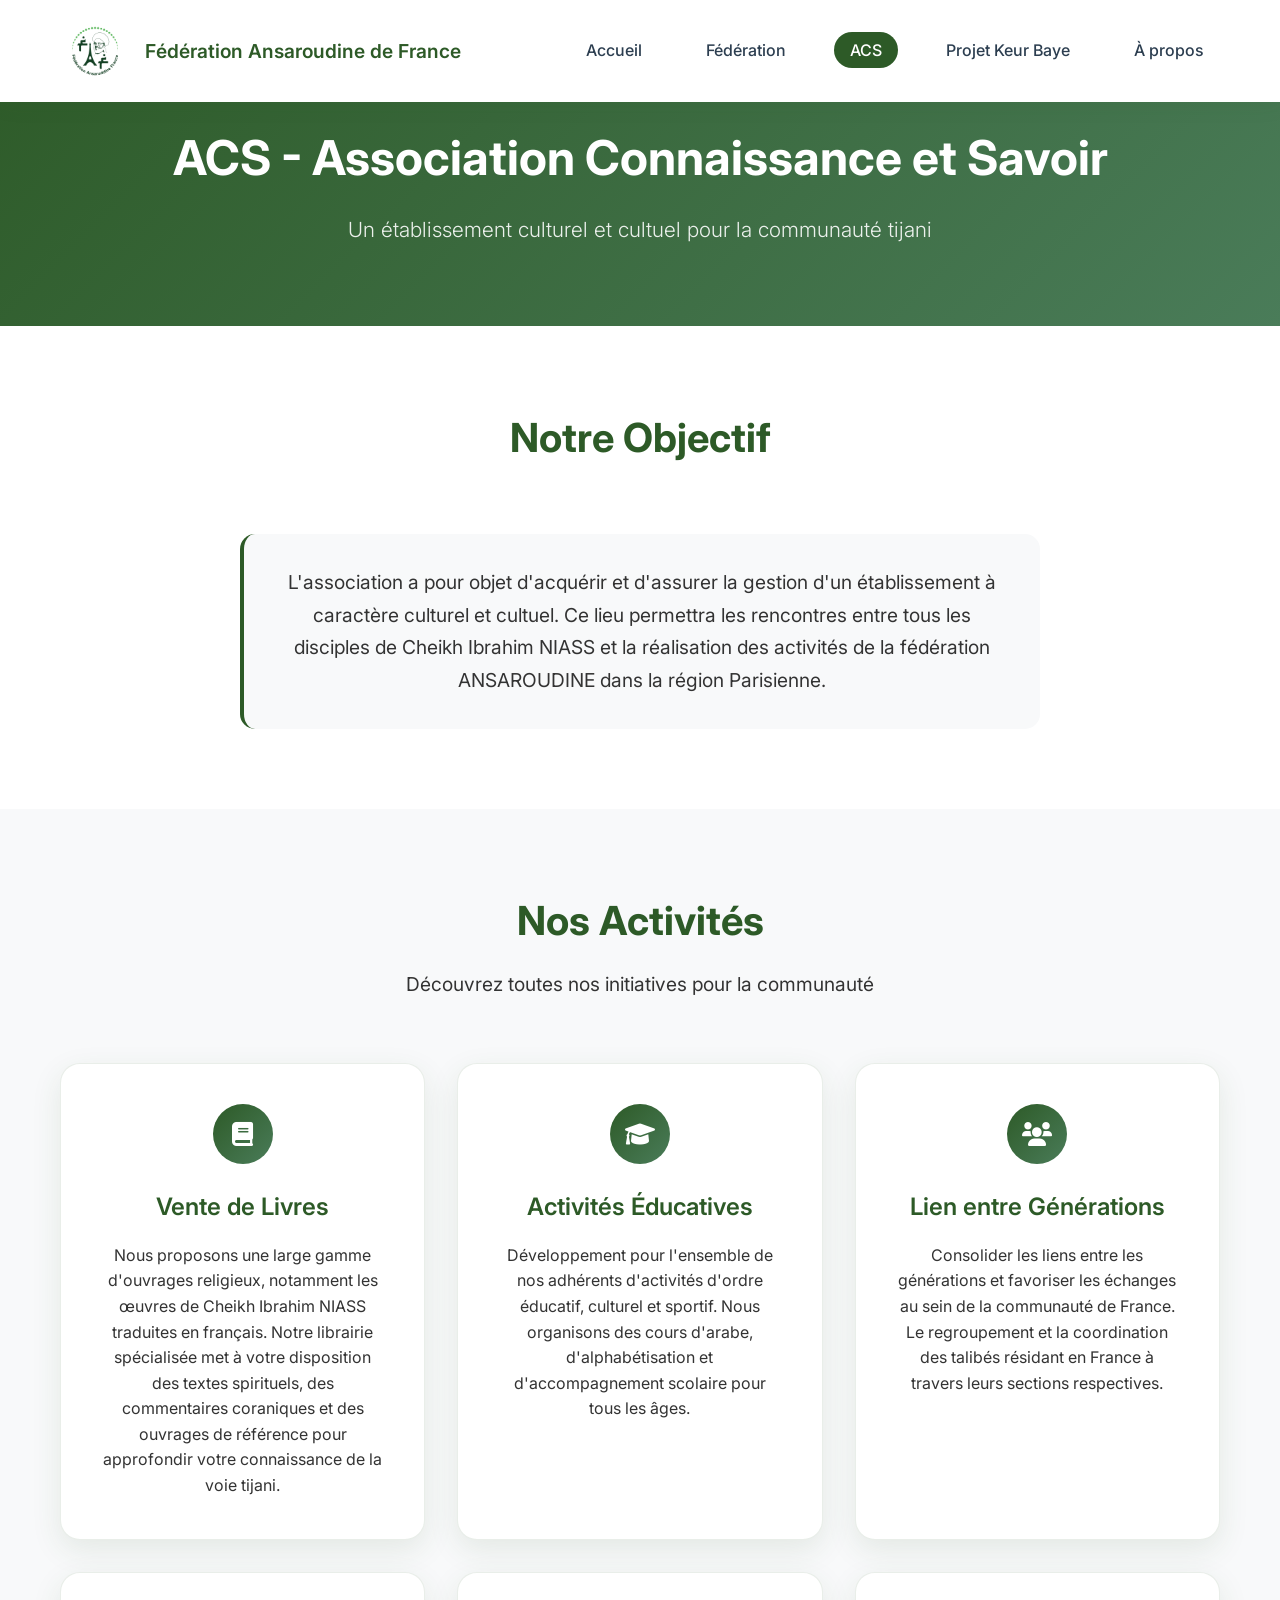
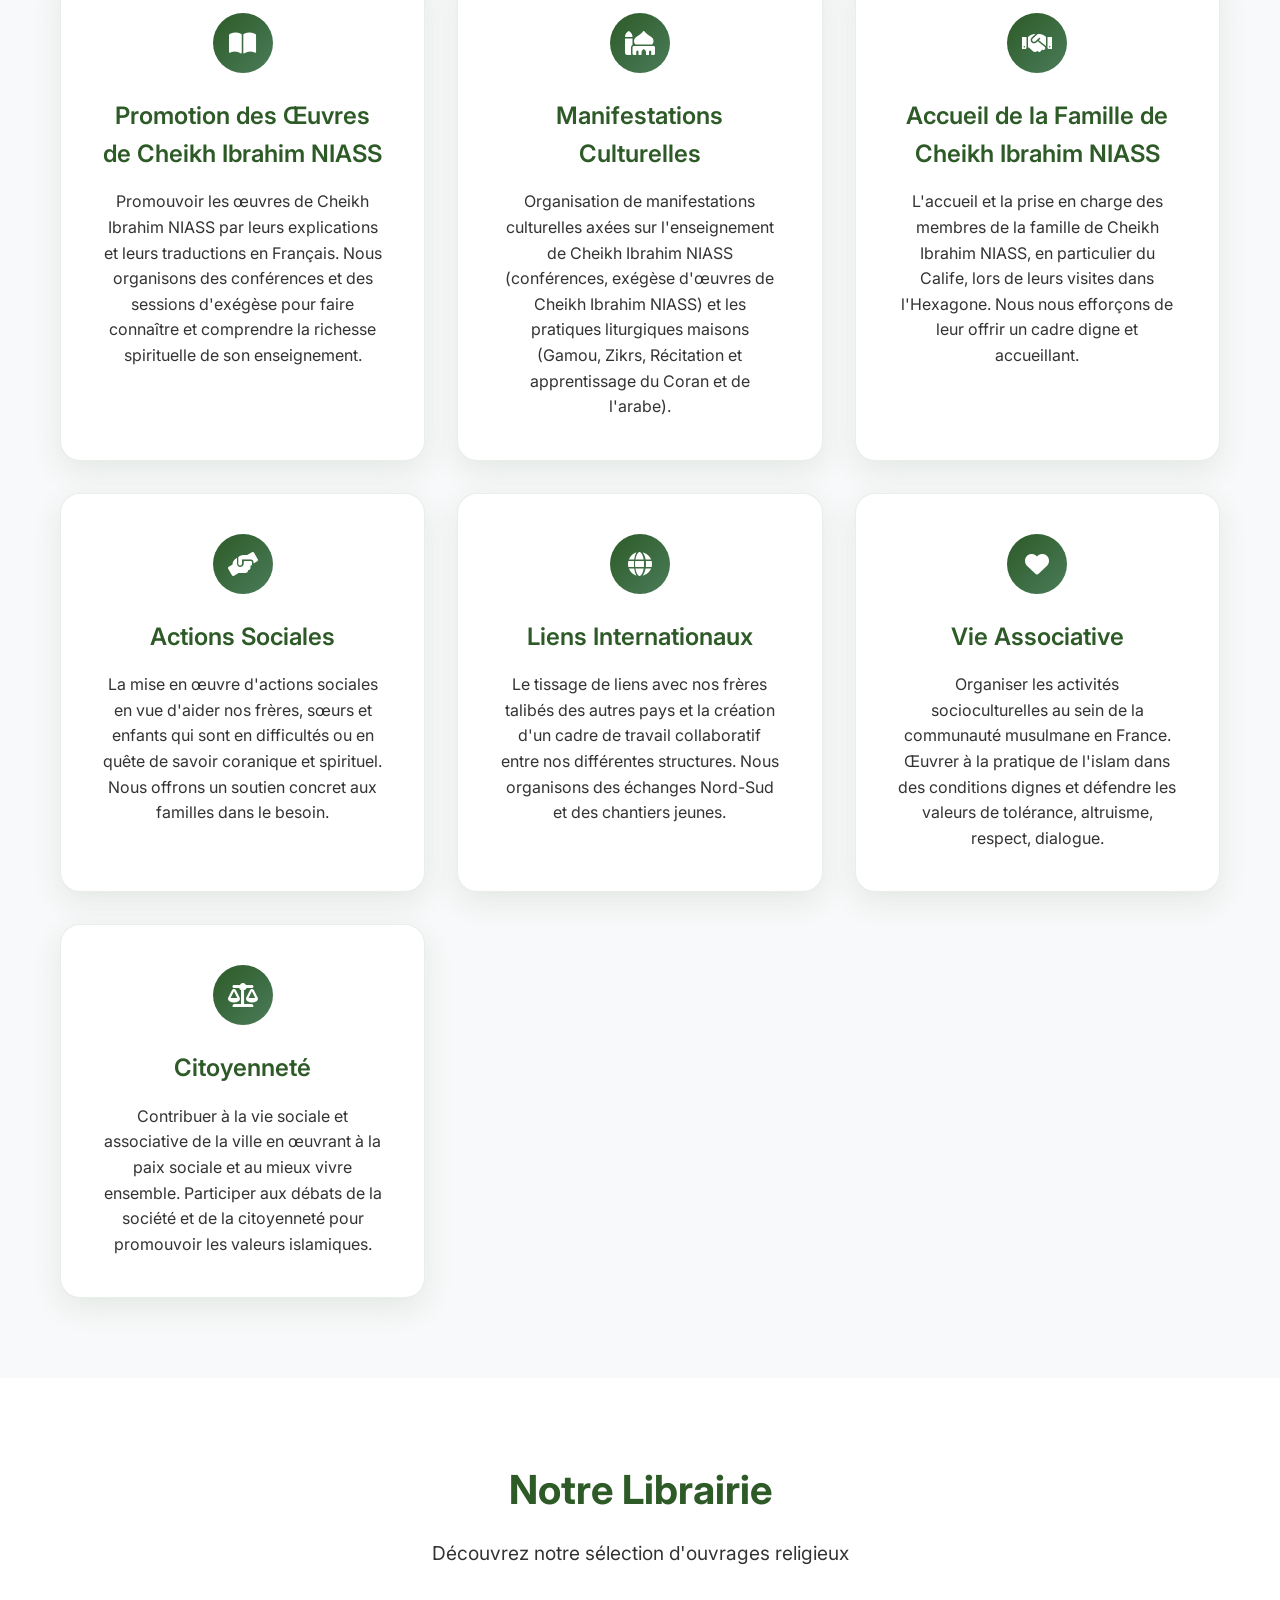
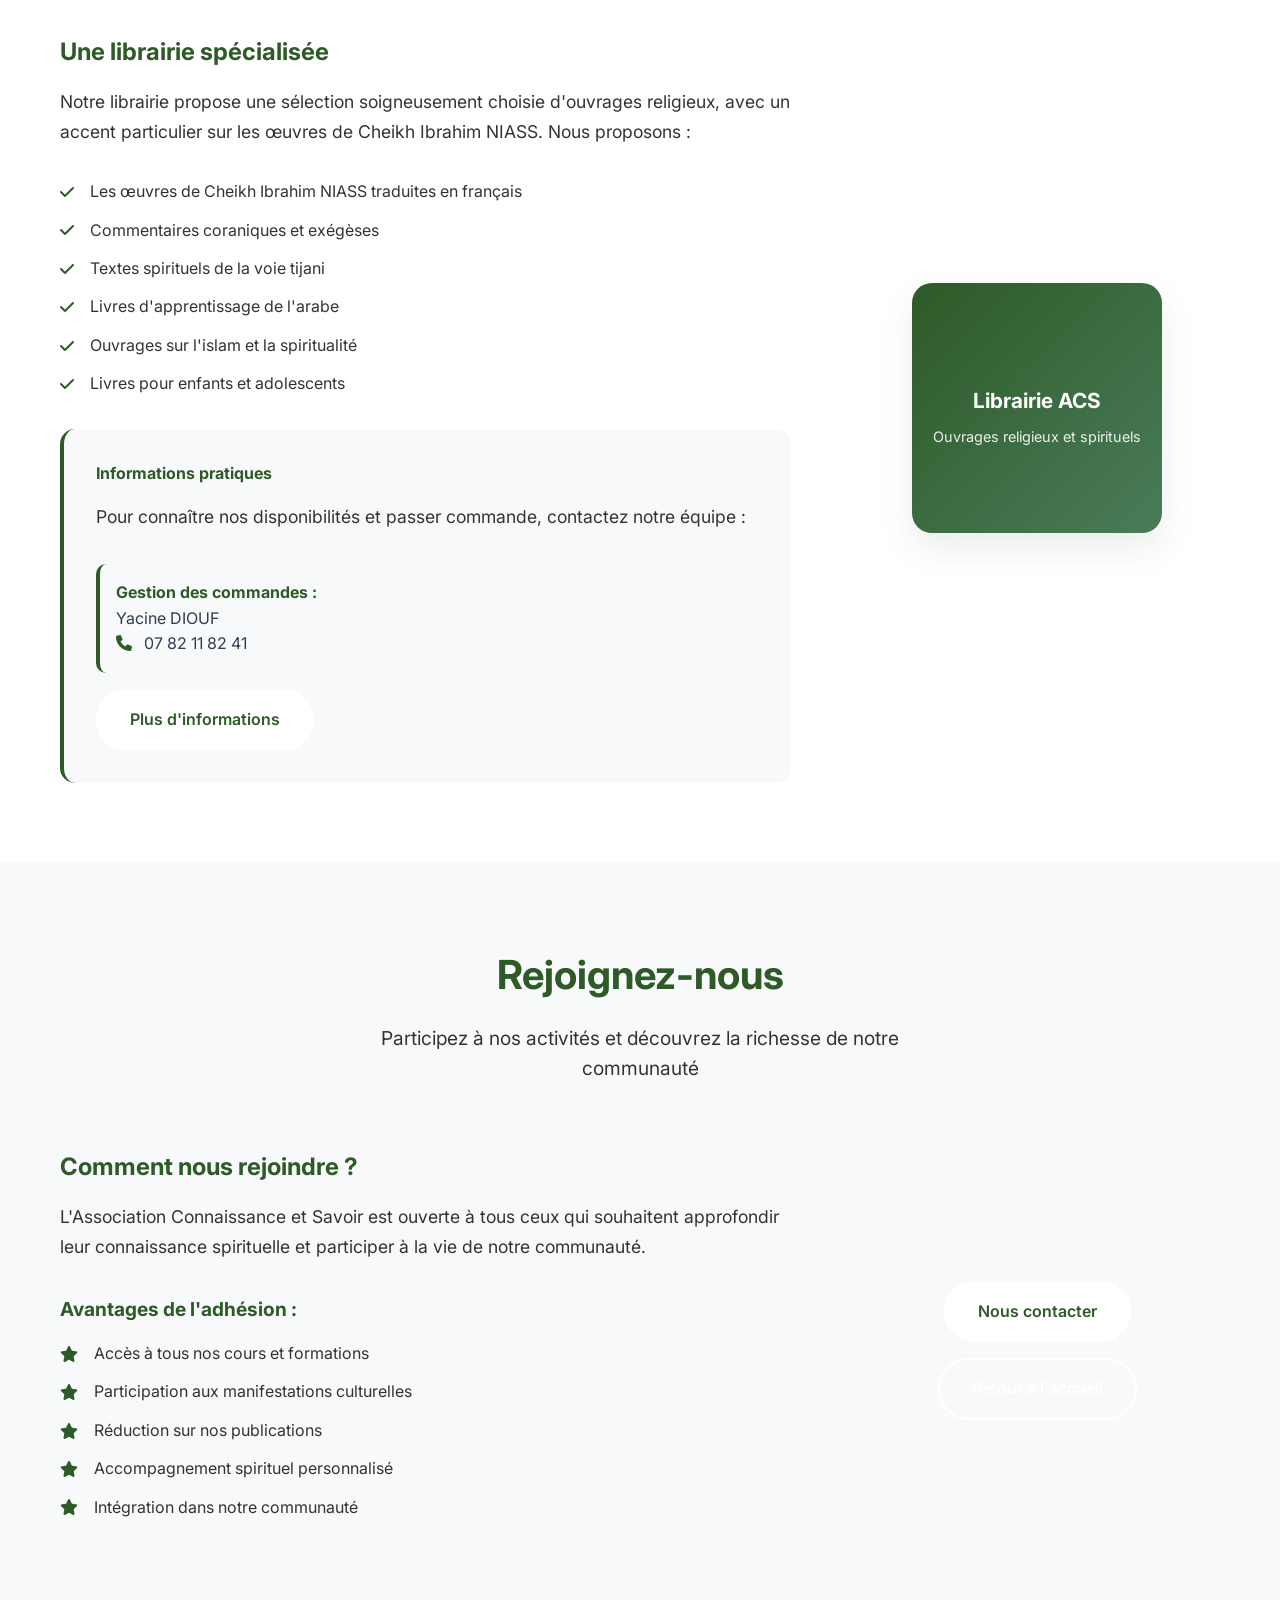
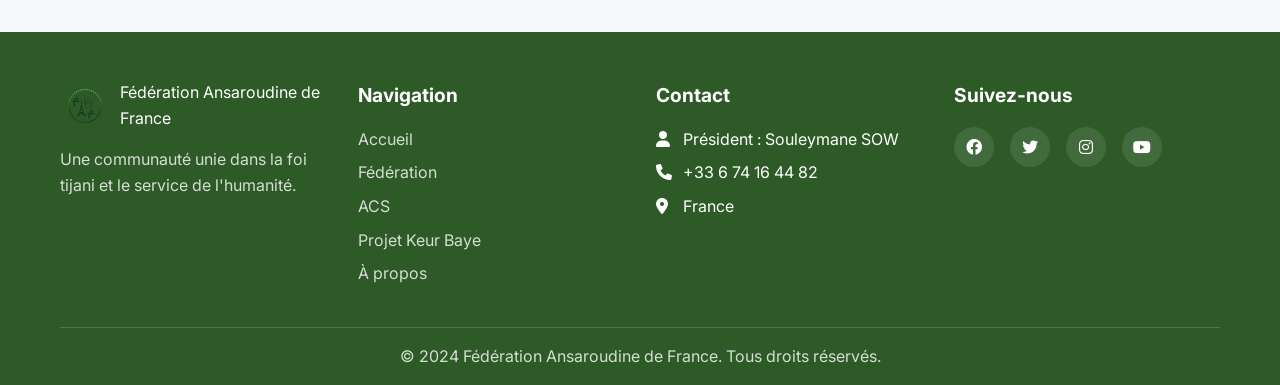
==== acs.html @ df74741a "Initial commit: Site Fédération Ansaroudine de France" ====
<!DOCTYPE html>
<html lang="fr">
<head>
    <meta charset="UTF-8">
    <meta name="viewport" content="width=device-width, initial-scale=1.0">
    <title>ACS - Association Connaissance et Savoir | Fédération Ansaroudine de France</title>
    <link rel="stylesheet" href="styles.css">
    <link href="https://cdnjs.cloudflare.com/ajax/libs/font-awesome/6.0.0/css/all.min.css" rel="stylesheet">
    <link href="https://fonts.googleapis.com/css2?family=Inter:wght@300;400;500;600;700&display=swap" rel="stylesheet">
</head>
<body>
    <!-- Header -->
    <header class="header">
        <nav class="navbar">
            <div class="nav-container">
                <div class="nav-logo">
                    <a href="index.html" class="logo-link">
                        <img src="faf.png" alt="Logo Fédération Ansaroudine de France" class="logo">
                        <span class="logo-text">Fédération Ansaroudine de France</span>
                    </a>
                </div>
                
                <div class="nav-menu" id="nav-menu">
                    <ul class="nav-list">
                        <li class="nav-item">
                            <a href="index.html" class="nav-link">Accueil</a>
                        </li>
                        <li class="nav-item">
                            <a href="federation.html" class="nav-link">Fédération</a>
                        </li>
                        <li class="nav-item">
                            <a href="acs.html" class="nav-link active">ACS</a>
                        </li>
                        <li class="nav-item">
                            <a href="projet-keur-baye.html" class="nav-link">Projet Keur Baye</a>
                        </li>
                        <li class="nav-item">
                            <a href="apropos.html" class="nav-link">À propos</a>
                        </li>
                    </ul>
                </div>
                
                <div class="nav-toggle" id="nav-toggle">
                    <span class="bar"></span>
                    <span class="bar"></span>
                    <span class="bar"></span>
                </div>
            </div>
        </nav>
    </header>

    <!-- Main Content -->
    <main>
        <!-- Hero Section -->
        <section class="acs-hero">
            <div class="container">
                <div class="acs-hero-content">
                    <h1 class="acs-hero-title">ACS - Association Connaissance et Savoir</h1>
                    <p class="acs-hero-subtitle">Un établissement culturel et cultuel pour la communauté tijani</p>
                </div>
            </div>
        </section>

        <!-- Objectif Section -->
        <section class="section">
            <div class="container">
                <div class="section-header">
                    <h2 class="section-title">Notre Objectif</h2>
                </div>
                
                <div class="objectif-content">
                    <div class="objectif-text">
                        <p class="objectif-description">
                            L'association a pour objet d'acquérir et d'assurer la gestion d'un établissement à caractère 
                            culturel et cultuel. Ce lieu permettra les rencontres entre tous les disciples de 
                            Cheikh Ibrahim NIASS et la réalisation des activités de la fédération ANSAROUDINE dans la région Parisienne.
                        </p>
                    </div>
                </div>
            </div>
        </section>

        <!-- Activités Section -->
        <section class="section bg-light">
            <div class="container">
                <div class="section-header">
                    <h2 class="section-title">Nos Activités</h2>
                    <p class="section-subtitle">Découvrez toutes nos initiatives pour la communauté</p>
                </div>
                
                <div class="activites-grid">
                    <div class="activite-card">
                        <div class="activite-icon">
                            <i class="fas fa-book"></i>
                        </div>
                        <h3>Vente de Livres</h3>
                            <p>Nous proposons une large gamme d'ouvrages religieux, notamment les œuvres de Cheikh Ibrahim NIASS traduites en français. Notre librairie spécialisée met à votre disposition des textes spirituels, des commentaires coraniques et des ouvrages de référence pour approfondir votre connaissance de la voie tijani.</p>
                    </div>
                    
                    <div class="activite-card">
                        <div class="activite-icon">
                            <i class="fas fa-graduation-cap"></i>
                        </div>
                        <h3>Activités Éducatives</h3>
                        <p>Développement pour l'ensemble de nos adhérents d'activités d'ordre éducatif, culturel et sportif. Nous organisons des cours d'arabe, d'alphabétisation et d'accompagnement scolaire pour tous les âges.</p>
                    </div>
                    
                    <div class="activite-card">
                        <div class="activite-icon">
                            <i class="fas fa-users"></i>
                        </div>
                        <h3>Lien entre Générations</h3>
                        <p>Consolider les liens entre les générations et favoriser les échanges au sein de la communauté de France. Le regroupement et la coordination des talibés résidant en France à travers leurs sections respectives.</p>
                    </div>
                    
                    <div class="activite-card">
                        <div class="activite-icon">
                            <i class="fas fa-book-open"></i>
                        </div>
                        <h3>Promotion des Œuvres de Cheikh Ibrahim NIASS</h3>
                        <p>Promouvoir les œuvres de Cheikh Ibrahim NIASS par leurs explications et leurs traductions en Français. Nous organisons des conférences et des sessions d'exégèse pour faire connaître et comprendre la richesse spirituelle de son enseignement.</p>
                    </div>
                    
                    <div class="activite-card">
                        <div class="activite-icon">
                            <i class="fas fa-mosque"></i>
                        </div>
                        <h3>Manifestations Culturelles</h3>
                        <p>Organisation de manifestations culturelles axées sur l'enseignement de Cheikh Ibrahim NIASS (conférences, exégèse d'œuvres de Cheikh Ibrahim NIASS) et les pratiques liturgiques maisons (Gamou, Zikrs, Récitation et apprentissage du Coran et de l'arabe).</p>
                    </div>
                    
                    <div class="activite-card">
                        <div class="activite-icon">
                            <i class="fas fa-handshake"></i>
                        </div>
                        <h3>Accueil de la Famille de Cheikh Ibrahim NIASS</h3>
                        <p>L'accueil et la prise en charge des membres de la famille de Cheikh Ibrahim NIASS, en particulier du Calife, lors de leurs visites dans l'Hexagone. Nous nous efforçons de leur offrir un cadre digne et accueillant.</p>
                    </div>
                    
                    <div class="activite-card">
                        <div class="activite-icon">
                            <i class="fas fa-hands-helping"></i>
                        </div>
                        <h3>Actions Sociales</h3>
                        <p>La mise en œuvre d'actions sociales en vue d'aider nos frères, sœurs et enfants qui sont en difficultés ou en quête de savoir coranique et spirituel. Nous offrons un soutien concret aux familles dans le besoin.</p>
                    </div>
                    
                    <div class="activite-card">
                        <div class="activite-icon">
                            <i class="fas fa-globe"></i>
                        </div>
                        <h3>Liens Internationaux</h3>
                        <p>Le tissage de liens avec nos frères talibés des autres pays et la création d'un cadre de travail collaboratif entre nos différentes structures. Nous organisons des échanges Nord-Sud et des chantiers jeunes.</p>
                    </div>
                    
                    <div class="activite-card">
                        <div class="activite-icon">
                            <i class="fas fa-heart"></i>
                        </div>
                        <h3>Vie Associative</h3>
                        <p>Organiser les activités socioculturelles au sein de la communauté musulmane en France. Œuvrer à la pratique de l'islam dans des conditions dignes et défendre les valeurs de tolérance, altruisme, respect, dialogue.</p>
                    </div>
                    
                    <div class="activite-card">
                        <div class="activite-icon">
                            <i class="fas fa-balance-scale"></i>
                        </div>
                        <h3>Citoyenneté</h3>
                        <p>Contribuer à la vie sociale et associative de la ville en œuvrant à la paix sociale et au mieux vivre ensemble. Participer aux débats de la société et de la citoyenneté pour promouvoir les valeurs islamiques.</p>
                    </div>
                </div>
            </div>
        </section>

        <!-- Librairie Section -->
        <section class="section">
            <div class="container">
                <div class="section-header">
                    <h2 class="section-title">Notre Librairie</h2>
                    <p class="section-subtitle">Découvrez notre sélection d'ouvrages religieux</p>
                </div>
                
                <div class="librairie-content">
                    <div class="librairie-text">
                        <h3>Une librairie spécialisée</h3>
                        <p>
                            Notre librairie propose une sélection soigneusement choisie d'ouvrages religieux, 
                            avec un accent particulier sur les œuvres de Cheikh Ibrahim NIASS. Nous proposons :
                        </p>
                        
                        <ul class="livres-list">
                            <li><i class="fas fa-check"></i> Les œuvres de Cheikh Ibrahim NIASS traduites en français</li>
                            <li><i class="fas fa-check"></i> Commentaires coraniques et exégèses</li>
                            <li><i class="fas fa-check"></i> Textes spirituels de la voie tijani</li>
                            <li><i class="fas fa-check"></i> Livres d'apprentissage de l'arabe</li>
                            <li><i class="fas fa-check"></i> Ouvrages sur l'islam et la spiritualité</li>
                            <li><i class="fas fa-check"></i> Livres pour enfants et adolescents</li>
                        </ul>
                        
                        <div class="librairie-contact">
                            <h4>Informations pratiques</h4>
                            <p>Pour connaître nos disponibilités et passer commande, contactez notre équipe :</p>
                            <div class="contact-librairie">
                                <div class="contact-person">
                                    <strong>Gestion des commandes :</strong><br>
                                    Yacine DIOUF<br>
                                    <i class="fas fa-phone"></i> 07 82 11 82 41
                                </div>
                            </div>
                            <a href="apropos.html" class="btn btn-primary">Plus d'informations</a>
                        </div>
                    </div>
                    
                    <div class="librairie-visual">
                        <div class="librairie-placeholder">
                            <i class="fas fa-books"></i>
                            <h4>Librairie ACS</h4>
                            <p>Ouvrages religieux et spirituels</p>
                        </div>
                    </div>
                </div>
            </div>
        </section>

        <!-- Contact Section -->
        <section class="section bg-light">
            <div class="container">
                <div class="section-header">
                    <h2 class="section-title">Rejoignez-nous</h2>
                    <p class="section-subtitle">Participez à nos activités et découvrez la richesse de notre communauté</p>
                </div>
                
                <div class="join-content">
                    <div class="join-text">
                        <h3>Comment nous rejoindre ?</h3>
                        <p>
                            L'Association Connaissance et Savoir est ouverte à tous ceux qui souhaitent 
                            approfondir leur connaissance spirituelle et participer à la vie de notre communauté.
                        </p>
                        
                        <div class="join-benefits">
                            <h4>Avantages de l'adhésion :</h4>
                            <ul class="benefits-list">
                                <li><i class="fas fa-star"></i> Accès à tous nos cours et formations</li>
                                <li><i class="fas fa-star"></i> Participation aux manifestations culturelles</li>
                                <li><i class="fas fa-star"></i> Réduction sur nos publications</li>
                                <li><i class="fas fa-star"></i> Accompagnement spirituel personnalisé</li>
                                <li><i class="fas fa-star"></i> Intégration dans notre communauté</li>
                            </ul>
                        </div>
                    </div>
                    
                    <div class="join-cta">
                        <a href="index.html#apropos" class="btn btn-primary">Nous contacter</a>
                        <a href="index.html" class="btn btn-secondary">Retour à l'accueil</a>
                    </div>
                </div>
            </div>
        </section>
    </main>

    <!-- Footer -->
    <footer class="footer">
        <div class="container">
            <div class="footer-content">
                <div class="footer-section">
                    <div class="footer-logo">
                        <a href="index.html" class="footer-logo-link">
                            <img src="faf.png" alt="Logo FAF" class="footer-logo-img">
                            <span>Fédération Ansaroudine de France</span>
                        </a>
                    </div>
                    <p class="footer-description">
                        Une communauté unie dans la foi tijani et le service de l'humanité.
                    </p>
                </div>
                
                <div class="footer-section">
                    <h4>Navigation</h4>
                    <ul class="footer-links">
                        <li><a href="index.html">Accueil</a></li>
                        <li><a href="index.html#federation">Fédération</a></li>
                        <li><a href="acs.html">ACS</a></li>
                        <li><a href="index.html#projet-keur-baye">Projet Keur Baye</a></li>
                        <li><a href="index.html#apropos">À propos</a></li>
                    </ul>
                </div>
                
                <div class="footer-section">
                    <h4>Contact</h4>
                    <ul class="footer-links">
                        <li><i class="fas fa-user"></i> Président : Souleymane SOW</li>
                        <li><i class="fas fa-phone"></i> +33 6 74 16 44 82</li>
                        <li><i class="fas fa-map-marker-alt"></i> France</li>
                    </ul>
                </div>
                
                <div class="footer-section">
                    <h4>Suivez-nous</h4>
                    <div class="social-links">
                        <a href="#" class="social-link"><i class="fab fa-facebook"></i></a>
                        <a href="#" class="social-link"><i class="fab fa-twitter"></i></a>
                        <a href="#" class="social-link"><i class="fab fa-instagram"></i></a>
                        <a href="#" class="social-link"><i class="fab fa-youtube"></i></a>
                    </div>
                </div>
            </div>
            
            <div class="footer-bottom">
                <p>&copy; 2024 Fédération Ansaroudine de France. Tous droits réservés.</p>
            </div>
        </div>
    </footer>

    <script src="script.js"></script>
</body>
</html>
---- styles.css ----
/* Reset and Base Styles */
* {
    margin: 0;
    padding: 0;
    box-sizing: border-box;
}

:root {
    --primary-green: #2d5a27;
    --secondary-green: #4a7c59;
    --light-green: #6b9c73;
    --accent-green: #8fbc8f;
    --white: #ffffff;
    --light-gray: #f8f9fa;
    --dark-gray: #333333;
    --text-dark: #2c3e50;
    --shadow: rgba(45, 90, 39, 0.1);
    --shadow-hover: rgba(45, 90, 39, 0.2);
}

body {
    font-family: 'Inter', sans-serif;
    line-height: 1.6;
    color: var(--text-dark);
    background-color: var(--white);
}

.container {
    max-width: 1200px;
    margin: 0 auto;
    padding: 0 20px;
}

/* Header and Navigation */
.header {
    background: var(--white);
    box-shadow: 0 2px 20px var(--shadow);
    position: fixed;
    top: 0;
    width: 100%;
    z-index: 1000;
    transition: all 0.3s ease;
}

.navbar {
    padding: 1rem 0;
}

.nav-container {
    max-width: 1200px;
    margin: 0 auto;
    padding: 0 20px;
    display: flex;
    justify-content: space-between;
    align-items: center;
}

.nav-logo {
    display: flex;
    align-items: center;
    gap: 15px;
}

.logo-link {
    display: flex;
    align-items: center;
    gap: 15px;
    text-decoration: none;
    color: inherit;
    transition: opacity 0.3s ease;
}

.logo-link:hover {
    opacity: 0.8;
}

.logo {
    width: 70px;
    height: 70px;
    object-fit: contain;
}

.logo-text {
    font-size: 1.2rem;
    font-weight: 600;
    color: var(--primary-green);
}

.nav-menu {
    display: flex;
}

.nav-list {
    display: flex;
    list-style: none;
    gap: 2rem;
}

.nav-link {
    text-decoration: none;
    color: var(--text-dark);
    font-weight: 500;
    padding: 0.5rem 1rem;
    border-radius: 25px;
    transition: all 0.3s ease;
    position: relative;
}

.nav-link:hover,
.nav-link.active {
    color: var(--white);
    background: var(--primary-green);
    transform: translateY(-2px);
}

/* Dropdown Menu */
.dropdown {
    position: relative;
}

.dropdown-arrow {
    margin-left: 0.5rem;
    transition: transform 0.3s ease;
    font-size: 0.8rem;
}

.dropdown-menu {
    position: absolute;
    top: 100%;
    left: 0;
    background: var(--white);
    min-width: 200px;
    box-shadow: 0 10px 30px var(--shadow);
    border-radius: 10px;
    opacity: 0;
    visibility: hidden;
    transform: translateY(-10px);
    transition: all 0.3s ease;
    z-index: 1000;
    border: 1px solid rgba(45, 90, 39, 0.1);
    list-style: none;
    padding: 0.5rem 0;
    margin: 0;
}

.dropdown:hover .dropdown-menu {
    opacity: 1;
    visibility: visible;
    transform: translateY(0);
}

.dropdown:hover .dropdown-arrow {
    transform: rotate(180deg);
}

.dropdown-menu li {
    margin: 0;
}

.dropdown-link {
    display: block;
    padding: 0.8rem 1.5rem;
    color: var(--dark-gray);
    text-decoration: none;
    transition: all 0.3s ease;
    font-weight: 500;
}

.dropdown-link:hover {
    background: var(--primary-green);
    color: var(--white);
    transform: translateX(5px);
}

.dropdown-link:first-child {
    border-radius: 10px 10px 0 0;
}

.dropdown-link:last-child {
    border-radius: 0 0 10px 10px;
}

.nav-toggle {
    display: none;
    flex-direction: column;
    cursor: pointer;
    gap: 4px;
}

.bar {
    width: 25px;
    height: 3px;
    background: var(--primary-green);
    border-radius: 2px;
    transition: 0.3s;
}

/* Hero Section */
.hero-section {
    position: relative;
    color: var(--white);
    padding: 120px 0 80px;
    height: 100vh;
    display: flex;
    align-items: center;
    overflow: hidden;
    z-index: 1;
}

.hero-background {
    position: absolute;
    top: 0;
    left: 0;
    width: 100%;
    height: 100%;
    z-index: 1;
}

.hero-bg-image {
    width: 100%;
    height: 100%;
    object-fit: cover;
    object-position: center 25%;
    transform: translateY(-25%);
}

.hero-overlay {
    position: absolute;
    top: 0;
    left: 0;
    width: 100%;
    height: 100%;
    background: linear-gradient(135deg, rgba(45, 90, 39, 0.6) 0%, rgba(74, 124, 89, 0.4) 100%);
    z-index: 2;
    overflow: hidden;
}

.hero-container {
    position: relative;
    z-index: 3;
}

.hero-container {
    max-width: 1200px;
    margin: 0 auto;
    padding: 0 20px;
    display: flex;
    flex-direction: column;
    align-items: center;
    justify-content: center;
    text-align: center;
    min-height: 100vh;
}

.hero-title {
    font-size: 3.5rem;
    font-weight: 700;
    margin-bottom: 1.5rem;
    line-height: 1.2;
}

.hero-subtitle {
    font-size: 1.3rem;
    margin-bottom: 2.5rem;
    opacity: 0.9;
    font-weight: 300;
}

.hero-buttons {
    display: flex;
    gap: 1rem;
    flex-wrap: wrap;
}

.btn {
    display: inline-block;
    padding: 1rem 2rem;
    text-decoration: none;
    border-radius: 50px;
    font-weight: 600;
    transition: all 0.3s ease;
    text-align: center;
    border: 2px solid transparent;
}

.btn-primary {
    background: var(--white);
    color: var(--primary-green);
}

.btn-primary:hover {
    background: var(--light-gray);
    transform: translateY(-3px);
    box-shadow: 0 10px 25px rgba(255, 255, 255, 0.3);
}

.btn-secondary {
    background: transparent;
    color: var(--white);
    border-color: var(--white);
}

.btn-secondary:hover {
    background: var(--white);
    color: var(--primary-green);
    transform: translateY(-3px);
}

.hero-image {
    display: flex;
    justify-content: center;
    align-items: center;
}

.hero-placeholder {
    width: 300px;
    height: 300px;
    background: rgba(255, 255, 255, 0.1);
    border-radius: 50%;
    display: flex;
    align-items: center;
    justify-content: center;
    backdrop-filter: blur(10px);
    border: 2px solid rgba(255, 255, 255, 0.2);
}

.hero-placeholder i {
    font-size: 5rem;
    color: var(--white);
    opacity: 0.8;
}

.hero-mosque-image {
    width: 100%;
    height: 100%;
    object-fit: cover;
    border-radius: 50%;
    border: 3px solid rgba(255, 255, 255, 0.3);
}

/* Sections */
.section {
    padding: 80px 0;
    position: relative;
    z-index: 2;
    background: var(--white);
}

.bg-light {
    background: var(--light-gray);
}

.section-header {
    text-align: center;
    margin-bottom: 4rem;
}

.section-title {
    font-size: 2.5rem;
    font-weight: 700;
    color: var(--primary-green);
    margin-bottom: 1rem;
}

.section-subtitle {
    font-size: 1.2rem;
    color: var(--dark-gray);
    max-width: 600px;
    margin: 0 auto;
}

/* Grid and Cards */
.grid {
    display: grid;
    grid-template-columns: repeat(auto-fit, minmax(300px, 1fr));
    gap: 2rem;
    margin-top: 3rem;
}

.card {
    background: var(--white);
    padding: 2.5rem;
    border-radius: 20px;
    text-align: center;
    box-shadow: 0 10px 30px var(--shadow);
    transition: all 0.3s ease;
    border: 1px solid rgba(45, 90, 39, 0.1);
}

.card:hover {
    transform: translateY(-10px);
    box-shadow: 0 20px 40px var(--shadow-hover);
}

.card-icon {
    width: 80px;
    height: 80px;
    background: linear-gradient(135deg, var(--primary-green), var(--secondary-green));
    border-radius: 50%;
    display: flex;
    align-items: center;
    justify-content: center;
    margin: 0 auto 1.5rem;
}

.card-icon i {
    font-size: 2rem;
    color: var(--white);
}

.card-title {
    font-size: 1.5rem;
    font-weight: 600;
    color: var(--primary-green);
    margin-bottom: 1rem;
}

.card-description {
    color: var(--dark-gray);
    line-height: 1.6;
}

/* ACS Section */
.acs-description {
    text-align: center;
    margin-bottom: 3rem;
}

.acs-intro {
    font-size: 1.2rem;
    color: var(--dark-gray);
    line-height: 1.7;
    max-width: 800px;
    margin: 0 auto;
    padding: 2rem;
    background: var(--white);
    border-radius: 15px;
    box-shadow: 0 5px 20px var(--shadow);
}

.acs-grid {
    display: grid;
    grid-template-columns: repeat(auto-fit, minmax(280px, 1fr));
    gap: 2rem;
    margin-top: 3rem;
}

.acs-cta {
    text-align: center;
    margin-top: 3rem;
}

.acs-item {
    background: var(--white);
    border-radius: 15px;
    overflow: hidden;
    box-shadow: 0 8px 25px var(--shadow);
    transition: all 0.3s ease;
    display: flex;
    flex-direction: column;
}

.acs-item:hover {
    transform: translateY(-5px);
    box-shadow: 0 15px 35px var(--shadow-hover);
}

.acs-image {
    background: linear-gradient(135deg, var(--primary-green), var(--secondary-green));
    padding: 2rem;
    text-align: center;
}

.acs-image i {
    font-size: 2.5rem;
    color: var(--white);
}

.acs-content {
    padding: 1.5rem;
    flex: 1;
}

.acs-content h3 {
    font-size: 1.3rem;
    font-weight: 600;
    color: var(--primary-green);
    margin-bottom: 1rem;
}

.acs-content p {
    color: var(--dark-gray);
    line-height: 1.6;
}

/* Keur Baye Section */
.keur-baye-content {
    display: grid;
    grid-template-columns: 2fr 1fr;
    gap: 4rem;
    align-items: center;
    margin-top: 3rem;
}

.keur-baye-intro h3 {
    color: var(--primary-green);
    font-size: 1.5rem;
    margin-bottom: 1rem;
}

.keur-baye-intro p {
    font-size: 1.1rem;
    line-height: 1.7;
    color: var(--dark-gray);
    margin-bottom: 2rem;
}

.keur-baye-objectives {
    margin-bottom: 2rem;
}

.keur-baye-objectives h4 {
    color: var(--primary-green);
    margin-bottom: 1rem;
    font-size: 1.2rem;
}

.objectives-list {
    list-style: none;
    padding: 0;
}

.objectives-list li {
    display: flex;
    align-items: flex-start;
    gap: 1rem;
    margin-bottom: 0.8rem;
    color: var(--dark-gray);
    line-height: 1.6;
}

.objectives-list i {
    color: var(--primary-green);
    margin-top: 0.2rem;
    flex-shrink: 0;
}

.keur-baye-cta {
    text-align: left;
}

.keur-baye-visual {
    display: flex;
    justify-content: center;
}

.keur-baye-placeholder {
    width: 250px;
    height: 250px;
    background: linear-gradient(135deg, var(--primary-green), var(--secondary-green));
    border-radius: 20px;
    display: flex;
    flex-direction: column;
    align-items: center;
    justify-content: center;
    box-shadow: 0 15px 35px var(--shadow);
    color: var(--white);
    text-align: center;
}

.keur-baye-placeholder i {
    font-size: 4rem;
    margin-bottom: 1rem;
}

.keur-baye-mosque-image {
    width: 100%;
    height: 100%;
    object-fit: cover;
    border-radius: 20px;
    position: absolute;
    top: 0;
    left: 0;
    z-index: 1;
}

.keur-baye-placeholder {
    position: relative;
    overflow: hidden;
}

.keur-baye-placeholder h4,
.keur-baye-placeholder p {
    position: relative;
    z-index: 2;
    text-shadow: 2px 2px 4px rgba(0, 0, 0, 0.7);
    background: rgba(0, 0, 0, 0.3);
    padding: 0.5rem 1rem;
    border-radius: 10px;
    backdrop-filter: blur(5px);
}

.keur-baye-placeholder h4 {
    font-size: 1.3rem;
    margin-bottom: 0.5rem;
}

.keur-baye-placeholder p {
    opacity: 0.9;
    font-size: 0.9rem;
}

/* Localisation Section */
.localisation-content {
    display: grid;
    grid-template-columns: 1fr 1fr;
    gap: 4rem;
    align-items: center;
    margin-top: 3rem;
}

.localisation-card {
    background: var(--white);
    padding: 2.5rem;
    border-radius: 20px;
    box-shadow: 0 15px 35px var(--shadow);
    border: 1px solid rgba(45, 90, 39, 0.1);
    transition: all 0.3s ease;
}

.localisation-card:hover {
    transform: translateY(-5px);
    box-shadow: 0 20px 40px var(--shadow-hover);
}

.localisation-icon {
    width: 80px;
    height: 80px;
    background: linear-gradient(135deg, var(--primary-green), var(--secondary-green));
    border-radius: 50%;
    display: flex;
    align-items: center;
    justify-content: center;
    margin-bottom: 2rem;
}

.localisation-icon i {
    font-size: 2rem;
    color: var(--white);
}

.localisation-details h3 {
    color: var(--primary-green);
    font-size: 1.5rem;
    font-weight: 600;
    margin-bottom: 1.5rem;
}

.localisation-address {
    font-size: 1.2rem;
    line-height: 1.6;
    color: var(--dark-gray);
    margin-bottom: 2rem;
    padding: 1.5rem;
    background: var(--light-gray);
    border-radius: 10px;
    border-left: 4px solid var(--primary-green);
}

.localisation-address strong {
    color: var(--primary-green);
    font-size: 1.3rem;
}

.localisation-features {
    display: flex;
    flex-direction: column;
    gap: 1rem;
}

.feature-item {
    display: flex;
    align-items: center;
    gap: 1rem;
    padding: 0.8rem;
    background: var(--light-gray);
    border-radius: 8px;
    transition: all 0.3s ease;
}

.feature-item:hover {
    background: var(--primary-green);
    color: var(--white);
    transform: translateX(5px);
}

.feature-item i {
    color: var(--primary-green);
    font-size: 1.2rem;
    width: 20px;
    text-align: center;
}

.feature-item:hover i {
    color: var(--white);
}

.feature-item span {
    font-weight: 500;
}

.map-container {
    background: var(--white);
    border-radius: 20px;
    overflow: hidden;
    box-shadow: 0 15px 35px var(--shadow);
    border: 1px solid rgba(45, 90, 39, 0.1);
}

.map-placeholder {
    width: 100%;
    height: 400px;
    background: linear-gradient(135deg, var(--primary-green) 0%, var(--secondary-green) 50%, var(--light-green) 100%);
    position: relative;
    display: flex;
    align-items: center;
    justify-content: center;
    overflow: hidden;
}

.map-content {
    text-align: center;
    color: var(--white);
    position: relative;
    z-index: 2;
}

.map-content i {
    font-size: 4rem;
    margin-bottom: 1rem;
    opacity: 0.9;
}

.map-content h4 {
    font-size: 1.8rem;
    font-weight: 600;
    margin-bottom: 0.5rem;
}

.map-content p {
    font-size: 1.1rem;
    opacity: 0.9;
    margin-bottom: 2rem;
}

.map-marker {
    position: absolute;
    top: 50%;
    left: 50%;
    transform: translate(-50%, -50%);
    width: 60px;
    height: 60px;
    background: var(--white);
    border-radius: 50%;
    display: flex;
    align-items: center;
    justify-content: center;
    box-shadow: 0 8px 25px rgba(0, 0, 0, 0.3);
    animation: pulse 2s infinite;
}

.map-marker i {
    font-size: 1.5rem;
    color: var(--primary-green);
    margin: 0;
}

@keyframes pulse {
    0% {
        transform: translate(-50%, -50%) scale(1);
        box-shadow: 0 8px 25px rgba(0, 0, 0, 0.3);
    }
    50% {
        transform: translate(-50%, -50%) scale(1.1);
        box-shadow: 0 12px 35px rgba(0, 0, 0, 0.4);
    }
    100% {
        transform: translate(-50%, -50%) scale(1);
        box-shadow: 0 8px 25px rgba(0, 0, 0, 0.3);
    }
}

/* Responsive for localisation */
@media (max-width: 768px) {
    .localisation-content {
        grid-template-columns: 1fr;
        gap: 2rem;
    }
    
    .map-placeholder {
        height: 300px;
    }
    
    .map-content i {
        font-size: 3rem;
    }
    
    .map-content h4 {
        font-size: 1.5rem;
    }
    
    .localisation-features {
        flex-direction: column;
    }
}

/* About Section */
.about-content {
    display: grid;
    grid-template-columns: 2fr 1fr;
    gap: 4rem;
    align-items: center;
}

.about-description {
    font-size: 1.1rem;
    margin-bottom: 1.5rem;
    line-height: 1.7;
    color: var(--dark-gray);
}

.contact-info {
    margin-top: 2rem;
    padding: 2rem;
    background: var(--light-gray);
    border-radius: 15px;
    border-left: 4px solid var(--primary-green);
}

.contact-info h3 {
    color: var(--primary-green);
    margin-bottom: 1.5rem;
    font-size: 1.3rem;
}

.contact-item {
    display: flex;
    align-items: center;
    gap: 1rem;
    margin-bottom: 1rem;
    color: var(--dark-gray);
}

.contact-item i {
    color: var(--primary-green);
    width: 20px;
}

.about-image {
    display: flex;
    justify-content: center;
}

.about-placeholder {
    width: 250px;
    height: 250px;
    background: linear-gradient(135deg, var(--primary-green), var(--secondary-green));
    border-radius: 50%;
    display: flex;
    align-items: center;
    justify-content: center;
    box-shadow: 0 15px 35px var(--shadow);
}

.about-placeholder i {
    font-size: 4rem;
    color: var(--white);
}

.about-logo-image {
    width: 100%;
    height: 100%;
    object-fit: contain;
    padding: 20px;
}

/* Footer */
.footer {
    background: var(--primary-green);
    color: var(--white);
    padding: 3rem 0 1rem;
}

.footer-content {
    display: grid;
    grid-template-columns: repeat(auto-fit, minmax(250px, 1fr));
    gap: 2rem;
    margin-bottom: 2rem;
}

.footer-logo {
    display: flex;
    align-items: center;
    gap: 10px;
    margin-bottom: 1rem;
}

.footer-logo-link {
    display: flex;
    align-items: center;
    gap: 10px;
    text-decoration: none;
    color: inherit;
    transition: opacity 0.3s ease;
}

.footer-logo-link:hover {
    opacity: 0.8;
}

.footer-logo-img {
    width: 50px;
    height: 50px;
    object-fit: contain;
}

.footer-description {
    opacity: 0.8;
    line-height: 1.6;
}

.footer-section h4 {
    margin-bottom: 1rem;
    font-size: 1.2rem;
}

.footer-links {
    list-style: none;
}

.footer-links li {
    margin-bottom: 0.5rem;
}

.footer-links a {
    color: var(--white);
    text-decoration: none;
    opacity: 0.8;
    transition: opacity 0.3s ease;
}

.footer-links a:hover {
    opacity: 1;
}

.footer-links i {
    margin-right: 0.5rem;
    width: 15px;
}

.social-links {
    display: flex;
    gap: 1rem;
}

.social-link {
    display: inline-block;
    width: 40px;
    height: 40px;
    background: rgba(255, 255, 255, 0.1);
    border-radius: 50%;
    display: flex;
    align-items: center;
    justify-content: center;
    color: var(--white);
    text-decoration: none;
    transition: all 0.3s ease;
}

.social-link:hover {
    background: var(--white);
    color: var(--primary-green);
    transform: translateY(-3px);
}

.footer-bottom {
    border-top: 1px solid rgba(255, 255, 255, 0.2);
    padding-top: 1rem;
    text-align: center;
    opacity: 0.8;
}

/* Responsive Design */
@media (max-width: 768px) {
    .nav-menu {
        position: fixed;
        left: -100%;
        top: 70px;
        flex-direction: column;
        background-color: var(--white);
        width: 100%;
        text-align: center;
        transition: 0.3s;
        box-shadow: 0 10px 27px rgba(0, 0, 0, 0.05);
        padding: 2rem 0;
    }

    .nav-menu.active {
        left: 0;
    }

    .nav-list {
        flex-direction: column;
        gap: 0;
    }

    .nav-link {
        padding: 1rem;
        display: block;
    }
    
    .dropdown-menu {
        position: static;
        opacity: 1;
        visibility: visible;
        transform: none;
        box-shadow: none;
        background: var(--light-gray);
        margin: 0;
        border-radius: 0;
        border: none;
        border-top: 1px solid rgba(45, 90, 39, 0.1);
        display: none;
    }
    
    .dropdown-menu.active {
        display: block;
    }
    
    .dropdown-arrow {
        cursor: pointer;
        user-select: none;
        transition: transform 0.3s ease;
    }
    
    .dropdown.active .dropdown-arrow {
        transform: rotate(180deg);
    }
    
    .dropdown-link {
        padding: 0.8rem 2rem;
        border-radius: 0;
    }
    
    .dropdown-link:hover {
        background: var(--primary-green);
        color: var(--white);
        transform: none;
    }

    .nav-toggle {
        display: flex;
    }

    .nav-toggle.active .bar:nth-child(2) {
        opacity: 0;
    }

    .nav-toggle.active .bar:nth-child(1) {
        transform: translateY(7px) rotate(45deg);
    }

    .nav-toggle.active .bar:nth-child(3) {
        transform: translateY(-7px) rotate(-45deg);
    }

    .hero-container {
        grid-template-columns: 1fr;
        text-align: center;
        gap: 2rem;
    }

    .hero-title {
        font-size: 2.5rem;
    }

    .hero-subtitle {
        font-size: 1.1rem;
    }

    .hero-buttons {
        justify-content: center;
    }

    .hero-bg-image {
        object-position: center top;
    }
    
    .hero-mosque-image {
        border: 2px solid rgba(255, 255, 255, 0.3);
    }

    .section-title {
        font-size: 2rem;
    }

    .grid {
        grid-template-columns: 1fr;
    }

    .acs-grid {
        grid-template-columns: 1fr;
    }

    .about-content {
        grid-template-columns: 1fr;
        gap: 2rem;
    }

    .about-placeholder {
        width: 200px;
        height: 200px;
    }

    .about-placeholder i {
        font-size: 3rem;
    }
    
    .about-logo-image {
        padding: 15px;
    }

    .footer-content {
        grid-template-columns: 1fr;
        text-align: center;
    }

    .social-links {
        justify-content: center;
    }
}

@media (max-width: 480px) {
    .container {
        padding: 0 15px;
    }

    .hero-title {
        font-size: 2rem;
    }

    .hero-subtitle {
        font-size: 1rem;
    }

    .btn {
        padding: 0.8rem 1.5rem;
        font-size: 0.9rem;
    }

    .section {
        padding: 60px 0;
    }

    .card {
        padding: 2rem;
    }

    .section-title {
        font-size: 1.8rem;
    }
}

/* Smooth scrolling */
html {
    scroll-behavior: smooth;
}

/* Loading animation */
@keyframes fadeInUp {
    from {
        opacity: 0;
        transform: translateY(30px);
    }
    to {
        opacity: 1;
        transform: translateY(0);
    }
}

.card, .acs-item {
    animation: fadeInUp 0.6s ease forwards;
}

.card:nth-child(2) {
    animation-delay: 0.1s;
}

.card:nth-child(3) {
    animation-delay: 0.2s;
}

.acs-item:nth-child(2) {
    animation-delay: 0.1s;
}

.acs-item:nth-child(3) {
    animation-delay: 0.2s;
}

.acs-item:nth-child(4) {
    animation-delay: 0.3s;
}

/* ACS Page Specific Styles */
.acs-hero {
    background: linear-gradient(135deg, var(--primary-green) 0%, var(--secondary-green) 100%);
    color: var(--white);
    padding: 120px 0 80px;
    text-align: center;
}

.acs-hero-title {
    font-size: 3rem;
    font-weight: 700;
    margin-bottom: 1rem;
}

.acs-hero-subtitle {
    font-size: 1.3rem;
    opacity: 0.9;
    font-weight: 300;
}

.objectif-content {
    max-width: 800px;
    margin: 0 auto;
    text-align: center;
}

.objectif-description {
    font-size: 1.2rem;
    line-height: 1.7;
    color: var(--dark-gray);
    padding: 2rem;
    background: var(--light-gray);
    border-radius: 15px;
    border-left: 4px solid var(--primary-green);
}

.activites-grid {
    display: grid;
    grid-template-columns: repeat(auto-fit, minmax(350px, 1fr));
    gap: 2rem;
    margin-top: 3rem;
}

.activite-card {
    background: var(--white);
    padding: 2.5rem;
    border-radius: 20px;
    box-shadow: 0 10px 30px var(--shadow);
    transition: all 0.3s ease;
    border: 1px solid rgba(45, 90, 39, 0.1);
    text-align: center;
}

.activite-card:hover {
    transform: translateY(-10px);
    box-shadow: 0 20px 40px var(--shadow-hover);
}

.activite-icon {
    width: 80px;
    height: 80px;
    background: linear-gradient(135deg, var(--primary-green), var(--secondary-green));
    border-radius: 50%;
    display: flex;
    align-items: center;
    justify-content: center;
    margin: 0 auto 1.5rem;
}

.activite-icon i {
    font-size: 2rem;
    color: var(--white);
}

.activite-card h3 {
    font-size: 1.5rem;
    font-weight: 600;
    color: var(--primary-green);
    margin-bottom: 1rem;
}

.activite-card p {
    color: var(--dark-gray);
    line-height: 1.6;
}

.librairie-content {
    display: grid;
    grid-template-columns: 2fr 1fr;
    gap: 4rem;
    align-items: center;
    margin-top: 3rem;
}

.librairie-text h3 {
    color: var(--primary-green);
    font-size: 1.5rem;
    margin-bottom: 1rem;
}

.librairie-text p {
    font-size: 1.1rem;
    line-height: 1.7;
    color: var(--dark-gray);
    margin-bottom: 2rem;
}

.livres-list {
    list-style: none;
    padding: 0;
    margin-bottom: 2rem;
}

.livres-list li {
    display: flex;
    align-items: center;
    gap: 1rem;
    margin-bottom: 0.8rem;
    color: var(--dark-gray);
    line-height: 1.6;
}

.livres-list i {
    color: var(--primary-green);
    flex-shrink: 0;
}

.librairie-contact {
    background: var(--light-gray);
    padding: 2rem;
    border-radius: 15px;
    border-left: 4px solid var(--primary-green);
}

.librairie-contact h4 {
    color: var(--primary-green);
    margin-bottom: 1rem;
}

.librairie-visual {
    display: flex;
    justify-content: center;
}

.librairie-placeholder {
    width: 250px;
    height: 250px;
    background: linear-gradient(135deg, var(--primary-green), var(--secondary-green));
    border-radius: 20px;
    display: flex;
    flex-direction: column;
    align-items: center;
    justify-content: center;
    box-shadow: 0 15px 35px var(--shadow);
    color: var(--white);
    text-align: center;
}

.librairie-placeholder i {
    font-size: 4rem;
    margin-bottom: 1rem;
}

.librairie-placeholder h4 {
    font-size: 1.3rem;
    margin-bottom: 0.5rem;
}

.librairie-placeholder p {
    opacity: 0.9;
    font-size: 0.9rem;
}

.join-content {
    display: grid;
    grid-template-columns: 2fr 1fr;
    gap: 4rem;
    align-items: center;
    margin-top: 3rem;
}

.join-text h3 {
    color: var(--primary-green);
    font-size: 1.5rem;
    margin-bottom: 1rem;
}

.join-text p {
    font-size: 1.1rem;
    line-height: 1.7;
    color: var(--dark-gray);
    margin-bottom: 2rem;
}

.join-benefits {
    margin-bottom: 2rem;
}

.join-benefits h4 {
    color: var(--primary-green);
    margin-bottom: 1rem;
    font-size: 1.2rem;
}

.benefits-list {
    list-style: none;
    padding: 0;
}

.benefits-list li {
    display: flex;
    align-items: center;
    gap: 1rem;
    margin-bottom: 0.8rem;
    color: var(--dark-gray);
    line-height: 1.6;
}

.benefits-list i {
    color: var(--primary-green);
    flex-shrink: 0;
}

.join-cta {
    display: flex;
    flex-direction: column;
    gap: 1rem;
    align-items: center;
}

/* Responsive for new sections */
@media (max-width: 768px) {
    .keur-baye-content,
    .librairie-content,
    .join-content {
        grid-template-columns: 1fr;
        gap: 2rem;
    }
    
    .keur-baye-placeholder,
    .librairie-placeholder {
        width: 200px;
        height: 200px;
    }
    
    .keur-baye-placeholder i,
    .librairie-placeholder i {
        font-size: 3rem;
    }
    
    .keur-baye-mosque-image {
        border-radius: 15px;
    }
    
    .keur-baye-placeholder h4,
    .keur-baye-placeholder p {
        padding: 0.3rem 0.8rem;
        font-size: 0.9rem;
    }
    
    .activites-grid {
        grid-template-columns: 1fr;
    }
    
    .join-cta {
        flex-direction: row;
        justify-content: center;
        flex-wrap: wrap;
    }
    
    .acs-hero-title {
        font-size: 2.5rem;
    }
}

/* Page Federation Styles */
.federation-hero {
    background: linear-gradient(135deg, var(--primary-green) 0%, var(--secondary-green) 100%);
    color: var(--white);
    padding: 120px 0 80px;
    text-align: center;
}

.federation-hero-title {
    font-size: 3rem;
    font-weight: 700;
    margin-bottom: 1rem;
}

.federation-hero-subtitle {
    font-size: 1.3rem;
    opacity: 0.9;
    font-weight: 300;
}

.mission-content {
    max-width: 800px;
    margin: 0 auto;
    text-align: center;
}

.mission-description {
    font-size: 1.2rem;
    line-height: 1.7;
    color: var(--dark-gray);
    margin-bottom: 2rem;
}

.valeurs-grid {
    display: grid;
    grid-template-columns: repeat(auto-fit, minmax(300px, 1fr));
    gap: 2rem;
    margin-top: 3rem;
}

.valeur-card {
    background: var(--white);
    padding: 2.5rem;
    border-radius: 20px;
    text-align: center;
    box-shadow: 0 10px 30px var(--shadow);
    transition: all 0.3s ease;
    border: 1px solid rgba(45, 90, 39, 0.1);
}

.valeur-card:hover {
    transform: translateY(-10px);
    box-shadow: 0 20px 40px var(--shadow-hover);
}

.valeur-icon {
    width: 80px;
    height: 80px;
    background: linear-gradient(135deg, var(--primary-green), var(--secondary-green));
    border-radius: 50%;
    display: flex;
    align-items: center;
    justify-content: center;
    margin: 0 auto 1.5rem;
}

.valeur-icon i {
    font-size: 2rem;
    color: var(--white);
}

.valeur-card h3 {
    font-size: 1.5rem;
    font-weight: 600;
    color: var(--primary-green);
    margin-bottom: 1rem;
}

.valeur-card p {
    color: var(--dark-gray);
    line-height: 1.6;
}

.histoire-content {
    display: grid;
    grid-template-columns: 2fr 1fr;
    gap: 4rem;
    align-items: center;
    margin-top: 3rem;
}

.histoire-text h3 {
    color: var(--primary-green);
    font-size: 1.5rem;
    margin-bottom: 1rem;
}

.histoire-text h4 {
    color: var(--primary-green);
    font-size: 1.2rem;
    margin: 2rem 0 1rem;
}

.histoire-text p {
    font-size: 1.1rem;
    line-height: 1.7;
    color: var(--dark-gray);
    margin-bottom: 1.5rem;
}

.histoire-visual {
    display: flex;
    justify-content: center;
}

.histoire-placeholder {
    width: 250px;
    height: 250px;
    background: linear-gradient(135deg, var(--primary-green), var(--secondary-green));
    border-radius: 20px;
    display: flex;
    flex-direction: column;
    align-items: center;
    justify-content: center;
    box-shadow: 0 15px 35px var(--shadow);
    color: var(--white);
    text-align: center;
}

.histoire-logo {
    width: 80px;
    height: 80px;
    object-fit: contain;
    margin-bottom: 1rem;
}

.histoire-placeholder h4 {
    font-size: 1.3rem;
    margin-bottom: 0.5rem;
}

.histoire-placeholder p {
    opacity: 0.9;
    font-size: 0.9rem;
}

.activites-federation {
    display: grid;
    grid-template-columns: repeat(auto-fit, minmax(300px, 1fr));
    gap: 2rem;
    margin-top: 3rem;
}

.activite-item {
    background: var(--white);
    padding: 2rem;
    border-radius: 15px;
    box-shadow: 0 8px 25px var(--shadow);
    transition: all 0.3s ease;
    display: flex;
    align-items: flex-start;
    gap: 1.5rem;
}

.activite-item:hover {
    transform: translateY(-5px);
    box-shadow: 0 15px 35px var(--shadow-hover);
}

.activite-icon {
    width: 60px;
    height: 60px;
    background: linear-gradient(135deg, var(--primary-green), var(--secondary-green));
    border-radius: 50%;
    display: flex;
    align-items: center;
    justify-content: center;
    flex-shrink: 0;
}

.activite-icon i {
    font-size: 1.5rem;
    color: var(--white);
}

.activite-content h3 {
    font-size: 1.3rem;
    font-weight: 600;
    color: var(--primary-green);
    margin-bottom: 0.8rem;
}

.activite-content p {
    color: var(--dark-gray);
    line-height: 1.6;
}

.join-federation {
    display: grid;
    grid-template-columns: 2fr 1fr;
    gap: 4rem;
    align-items: center;
    margin-top: 3rem;
}

.join-federation .join-text h3 {
    color: var(--primary-green);
    font-size: 1.5rem;
    margin-bottom: 1rem;
}

.join-federation .join-text p {
    font-size: 1.1rem;
    line-height: 1.7;
    color: var(--dark-gray);
    margin-bottom: 2rem;
}

/* Page Projet Keur Baye Styles */
.keur-baye-hero {
    background: linear-gradient(135deg, var(--primary-green) 0%, var(--secondary-green) 100%);
    color: var(--white);
    padding: 120px 0 80px;
    text-align: center;
}

.keur-baye-hero-title {
    font-size: 3rem;
    font-weight: 700;
    margin-bottom: 1rem;
}

.keur-baye-hero-subtitle {
    font-size: 1.3rem;
    opacity: 0.9;
    font-weight: 300;
}

.projet-content {
    max-width: 800px;
    margin: 0 auto;
    text-align: center;
}

.projet-description {
    font-size: 1.2rem;
    line-height: 1.7;
    color: var(--dark-gray);
    margin-bottom: 2rem;
}

.objectifs-grid {
    display: grid;
    grid-template-columns: repeat(auto-fit, minmax(300px, 1fr));
    gap: 2rem;
    margin-top: 3rem;
}

.objectif-card {
    background: var(--white);
    padding: 2.5rem;
    border-radius: 20px;
    text-align: center;
    box-shadow: 0 10px 30px var(--shadow);
    transition: all 0.3s ease;
    border: 1px solid rgba(45, 90, 39, 0.1);
}

.objectif-card:hover {
    transform: translateY(-10px);
    box-shadow: 0 20px 40px var(--shadow-hover);
}

.objectif-icon {
    width: 80px;
    height: 80px;
    background: linear-gradient(135deg, var(--primary-green), var(--secondary-green));
    border-radius: 50%;
    display: flex;
    align-items: center;
    justify-content: center;
    margin: 0 auto 1.5rem;
}

.objectif-icon i {
    font-size: 2rem;
    color: var(--white);
}

.objectif-card h3 {
    font-size: 1.5rem;
    font-weight: 600;
    color: var(--primary-green);
    margin-bottom: 1rem;
}

.objectif-card p {
    color: var(--dark-gray);
    line-height: 1.6;
}

.vision-content {
    display: grid;
    grid-template-columns: 2fr 1fr;
    gap: 4rem;
    align-items: center;
    margin-top: 3rem;
}

.vision-text h3 {
    color: var(--primary-green);
    font-size: 1.5rem;
    margin-bottom: 1rem;
}

.vision-text p {
    font-size: 1.1rem;
    line-height: 1.7;
    color: var(--dark-gray);
    margin-bottom: 1.5rem;
}

.vision-list {
    list-style: none;
    padding: 0;
    margin-bottom: 2rem;
}

.vision-list li {
    display: flex;
    align-items: flex-start;
    gap: 1rem;
    margin-bottom: 0.8rem;
    color: var(--dark-gray);
    line-height: 1.6;
}

.vision-list i {
    color: var(--primary-green);
    margin-top: 0.2rem;
    flex-shrink: 0;
}

.vision-visual {
    display: flex;
    justify-content: center;
}

.vision-placeholder {
    width: 250px;
    height: 250px;
    background: linear-gradient(135deg, var(--primary-green), var(--secondary-green));
    border-radius: 20px;
    display: flex;
    flex-direction: column;
    align-items: center;
    justify-content: center;
    box-shadow: 0 15px 35px var(--shadow);
    color: var(--white);
    text-align: center;
    position: relative;
    overflow: hidden;
}

.vision-mosque-image {
    width: 100%;
    height: 100%;
    object-fit: cover;
    border-radius: 20px;
    position: absolute;
    top: 0;
    left: 0;
    z-index: 1;
}

.vision-placeholder h4,
.vision-placeholder p {
    position: relative;
    z-index: 2;
    text-shadow: 2px 2px 4px rgba(0, 0, 0, 0.7);
    background: rgba(0, 0, 0, 0.3);
    padding: 0.5rem 1rem;
    border-radius: 10px;
    backdrop-filter: blur(5px);
}

.vision-placeholder h4 {
    font-size: 1.3rem;
    margin-bottom: 0.5rem;
}

.vision-placeholder p {
    opacity: 0.9;
    font-size: 0.9rem;
}

.soutien-content {
    display: grid;
    grid-template-columns: 2fr 1fr;
    gap: 4rem;
    align-items: center;
    margin-top: 3rem;
}

.soutien-text h3 {
    color: var(--primary-green);
    font-size: 1.5rem;
    margin-bottom: 1rem;
}

.soutien-text p {
    font-size: 1.1rem;
    line-height: 1.7;
    color: var(--dark-gray);
    margin-bottom: 2rem;
}

.soutien-options h4 {
    color: var(--primary-green);
    margin-bottom: 1rem;
    font-size: 1.2rem;
}

.soutien-list {
    list-style: none;
    padding: 0;
    margin-bottom: 2rem;
}

.soutien-list li {
    display: flex;
    align-items: flex-start;
    gap: 1rem;
    margin-bottom: 1rem;
    color: var(--dark-gray);
    line-height: 1.6;
}

.soutien-list i {
    color: var(--primary-green);
    margin-top: 0.2rem;
    flex-shrink: 0;
}

.soutien-contact {
    background: var(--light-gray);
    padding: 2rem;
    border-radius: 15px;
    border-left: 4px solid var(--primary-green);
}

.soutien-contact h4 {
    color: var(--primary-green);
    margin-bottom: 1rem;
}

.soutien-cta {
    display: flex;
    flex-direction: column;
    gap: 1rem;
    align-items: center;
}

/* Page À propos Styles */
.apropos-hero {
    background: linear-gradient(135deg, var(--primary-green) 0%, var(--secondary-green) 100%);
    color: var(--white);
    padding: 120px 0 80px;
    text-align: center;
}

.apropos-hero-title {
    font-size: 3rem;
    font-weight: 700;
    margin-bottom: 1rem;
}

.apropos-hero-subtitle {
    font-size: 1.3rem;
    opacity: 0.9;
    font-weight: 300;
}

.apropos-content {
    display: grid;
    grid-template-columns: 2fr 1fr;
    gap: 4rem;
    align-items: center;
    margin-top: 3rem;
}

.apropos-description {
    font-size: 1.2rem;
    line-height: 1.7;
    color: var(--dark-gray);
    margin-bottom: 2rem;
}

.apropos-text h3 {
    color: var(--primary-green);
    font-size: 1.5rem;
    margin-bottom: 1rem;
}

.apropos-text p {
    font-size: 1.1rem;
    line-height: 1.7;
    color: var(--dark-gray);
    margin-bottom: 1.5rem;
}

.apropos-visual {
    display: flex;
    justify-content: center;
}

.apropos-placeholder {
    width: 250px;
    height: 250px;
    background: linear-gradient(135deg, var(--primary-green), var(--secondary-green));
    border-radius: 20px;
    display: flex;
    flex-direction: column;
    align-items: center;
    justify-content: center;
    box-shadow: 0 15px 35px var(--shadow);
    color: var(--white);
    text-align: center;
}

.apropos-logo {
    width: 80px;
    height: 80px;
    object-fit: contain;
    margin-bottom: 1rem;
}

.apropos-placeholder h4 {
    font-size: 1.3rem;
    margin-bottom: 0.5rem;
}

.apropos-placeholder p {
    opacity: 0.9;
    font-size: 0.9rem;
}

.valeurs-apropos {
    display: grid;
    grid-template-columns: repeat(auto-fit, minmax(300px, 1fr));
    gap: 2rem;
    margin-top: 3rem;
}

.valeur-item {
    background: var(--white);
    padding: 2rem;
    border-radius: 15px;
    box-shadow: 0 8px 25px var(--shadow);
    transition: all 0.3s ease;
    display: flex;
    align-items: flex-start;
    gap: 1.5rem;
}

.valeur-item:hover {
    transform: translateY(-5px);
    box-shadow: 0 15px 35px var(--shadow-hover);
}

.valeur-item .valeur-icon {
    width: 60px;
    height: 60px;
    background: linear-gradient(135deg, var(--primary-green), var(--secondary-green));
    border-radius: 50%;
    display: flex;
    align-items: center;
    justify-content: center;
    flex-shrink: 0;
}

.valeur-item .valeur-icon i {
    font-size: 1.5rem;
    color: var(--white);
}

.valeur-item .valeur-content h3 {
    font-size: 1.3rem;
    font-weight: 600;
    color: var(--primary-green);
    margin-bottom: 0.8rem;
}

.valeur-item .valeur-content p {
    color: var(--dark-gray);
    line-height: 1.6;
}

.contact-content {
    display: grid;
    grid-template-columns: 1fr 1fr;
    gap: 4rem;
    margin-top: 3rem;
}

.contact-info h3 {
    color: var(--primary-green);
    font-size: 1.5rem;
    margin-bottom: 2rem;
}

.contact-item {
    display: flex;
    align-items: flex-start;
    gap: 1rem;
    margin-bottom: 2rem;
}

.contact-item i {
    color: var(--primary-green);
    font-size: 1.5rem;
    margin-top: 0.2rem;
    flex-shrink: 0;
}

.contact-details h4 {
    color: var(--primary-green);
    font-size: 1.1rem;
    margin-bottom: 0.5rem;
}

.contact-details p {
    color: var(--dark-gray);
    line-height: 1.6;
}

.contact-form h3 {
    color: var(--primary-green);
    font-size: 1.5rem;
    margin-bottom: 2rem;
}

.form {
    background: var(--white);
    padding: 2rem;
    border-radius: 15px;
    box-shadow: 0 8px 25px var(--shadow);
}

.form-group {
    margin-bottom: 1.5rem;
}

.form-group label {
    display: block;
    color: var(--primary-green);
    font-weight: 500;
    margin-bottom: 0.5rem;
}

.form-group input,
.form-group select,
.form-group textarea {
    width: 100%;
    padding: 0.8rem;
    border: 2px solid #e0e0e0;
    border-radius: 8px;
    font-size: 1rem;
    transition: border-color 0.3s ease;
}

.form-group input:focus,
.form-group select:focus,
.form-group textarea:focus {
    outline: none;
    border-color: var(--primary-green);
}

.reseaux-content {
    display: grid;
    grid-template-columns: 2fr 1fr;
    gap: 4rem;
    margin-top: 3rem;
}

.reseaux-text h3 {
    color: var(--primary-green);
    font-size: 1.5rem;
    margin-bottom: 1rem;
}

.reseaux-text p {
    font-size: 1.1rem;
    line-height: 1.7;
    color: var(--dark-gray);
    margin-bottom: 2rem;
}

.social-links-large {
    display: flex;
    flex-direction: column;
    gap: 1rem;
}

.social-link-large {
    display: flex;
    align-items: center;
    gap: 1rem;
    padding: 1rem;
    background: var(--white);
    border-radius: 10px;
    text-decoration: none;
    color: var(--dark-gray);
    transition: all 0.3s ease;
    box-shadow: 0 4px 15px var(--shadow);
}

.social-link-large:hover {
    transform: translateY(-3px);
    box-shadow: 0 8px 25px var(--shadow-hover);
    color: var(--primary-green);
}

.social-link-large i {
    font-size: 1.5rem;
    color: var(--primary-green);
}

.newsletter {
    background: var(--white);
    padding: 2rem;
    border-radius: 15px;
    box-shadow: 0 8px 25px var(--shadow);
}

.newsletter h3 {
    color: var(--primary-green);
    font-size: 1.3rem;
    margin-bottom: 1rem;
}

.newsletter p {
    color: var(--dark-gray);
    margin-bottom: 1.5rem;
}

.newsletter-form {
    display: flex;
    gap: 1rem;
}

.newsletter-form input {
    flex: 1;
    padding: 0.8rem;
    border: 2px solid #e0e0e0;
    border-radius: 8px;
    font-size: 1rem;
}

.newsletter-form input:focus {
    outline: none;
    border-color: var(--primary-green);
}

/* Contact styles */
.contact-librairie {
    margin: 1rem 0;
}

.contact-person {
    background: var(--light-gray);
    padding: 1rem;
    border-radius: 10px;
    border-left: 4px solid var(--primary-green);
    margin-bottom: 1rem;
}

.contact-person strong {
    color: var(--primary-green);
}

.contact-person i {
    color: var(--primary-green);
    margin-right: 0.5rem;
}

/* Responsive for all new pages */
@media (max-width: 768px) {
    .federation-hero-title,
    .keur-baye-hero-title,
    .apropos-hero-title {
        font-size: 2.5rem;
    }
    
    .histoire-content,
    .vision-content,
    .apropos-content,
    .contact-content,
    .reseaux-content {
        grid-template-columns: 1fr;
        gap: 2rem;
    }
    
    .join-federation,
    .soutien-content {
        grid-template-columns: 1fr;
        gap: 2rem;
    }
    
    .valeurs-grid,
    .objectifs-grid {
        grid-template-columns: 1fr;
    }
    
    .activites-federation,
    .valeurs-apropos {
        grid-template-columns: 1fr;
    }
    
    .activite-item,
    .valeur-item {
        flex-direction: column;
        text-align: center;
    }
    
    .newsletter-form {
        flex-direction: column;
    }
    
    .join-cta,
    .soutien-cta {
        flex-direction: row;
        justify-content: center;
        flex-wrap: wrap;
    }
}
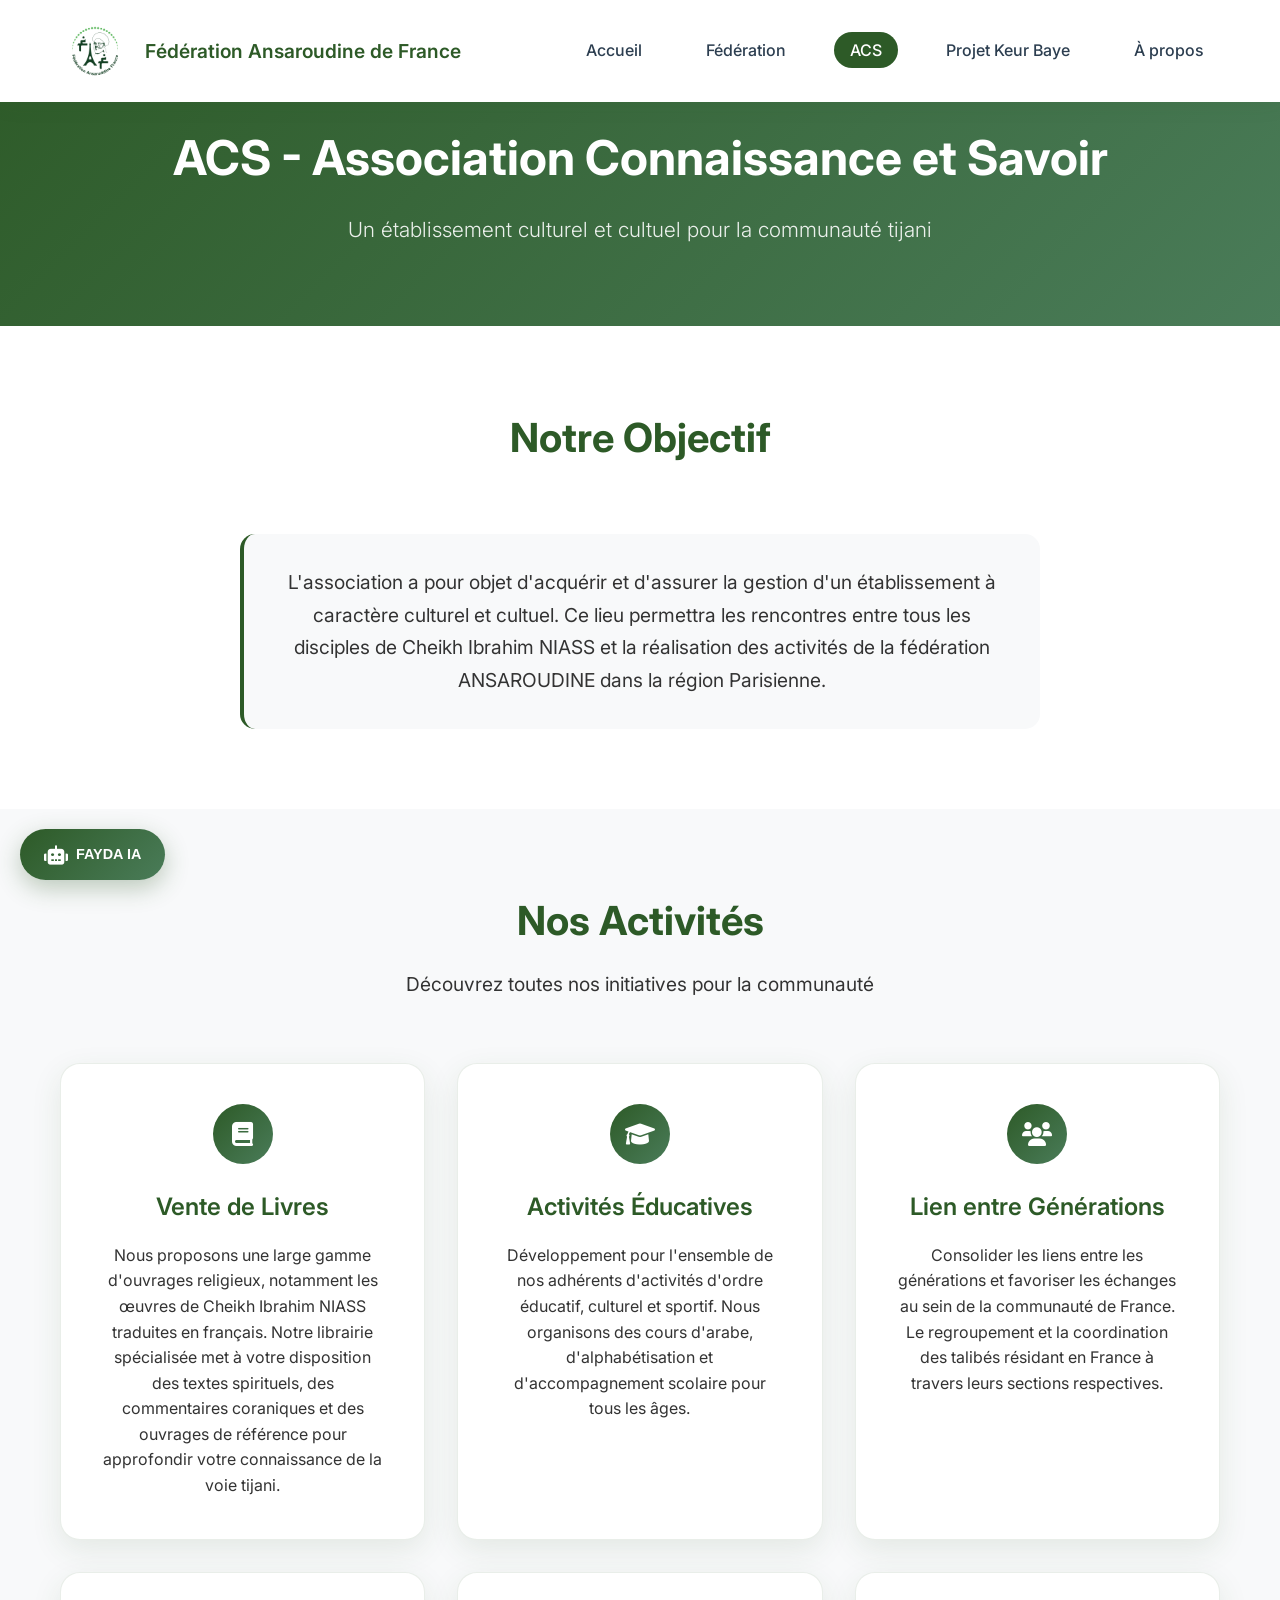
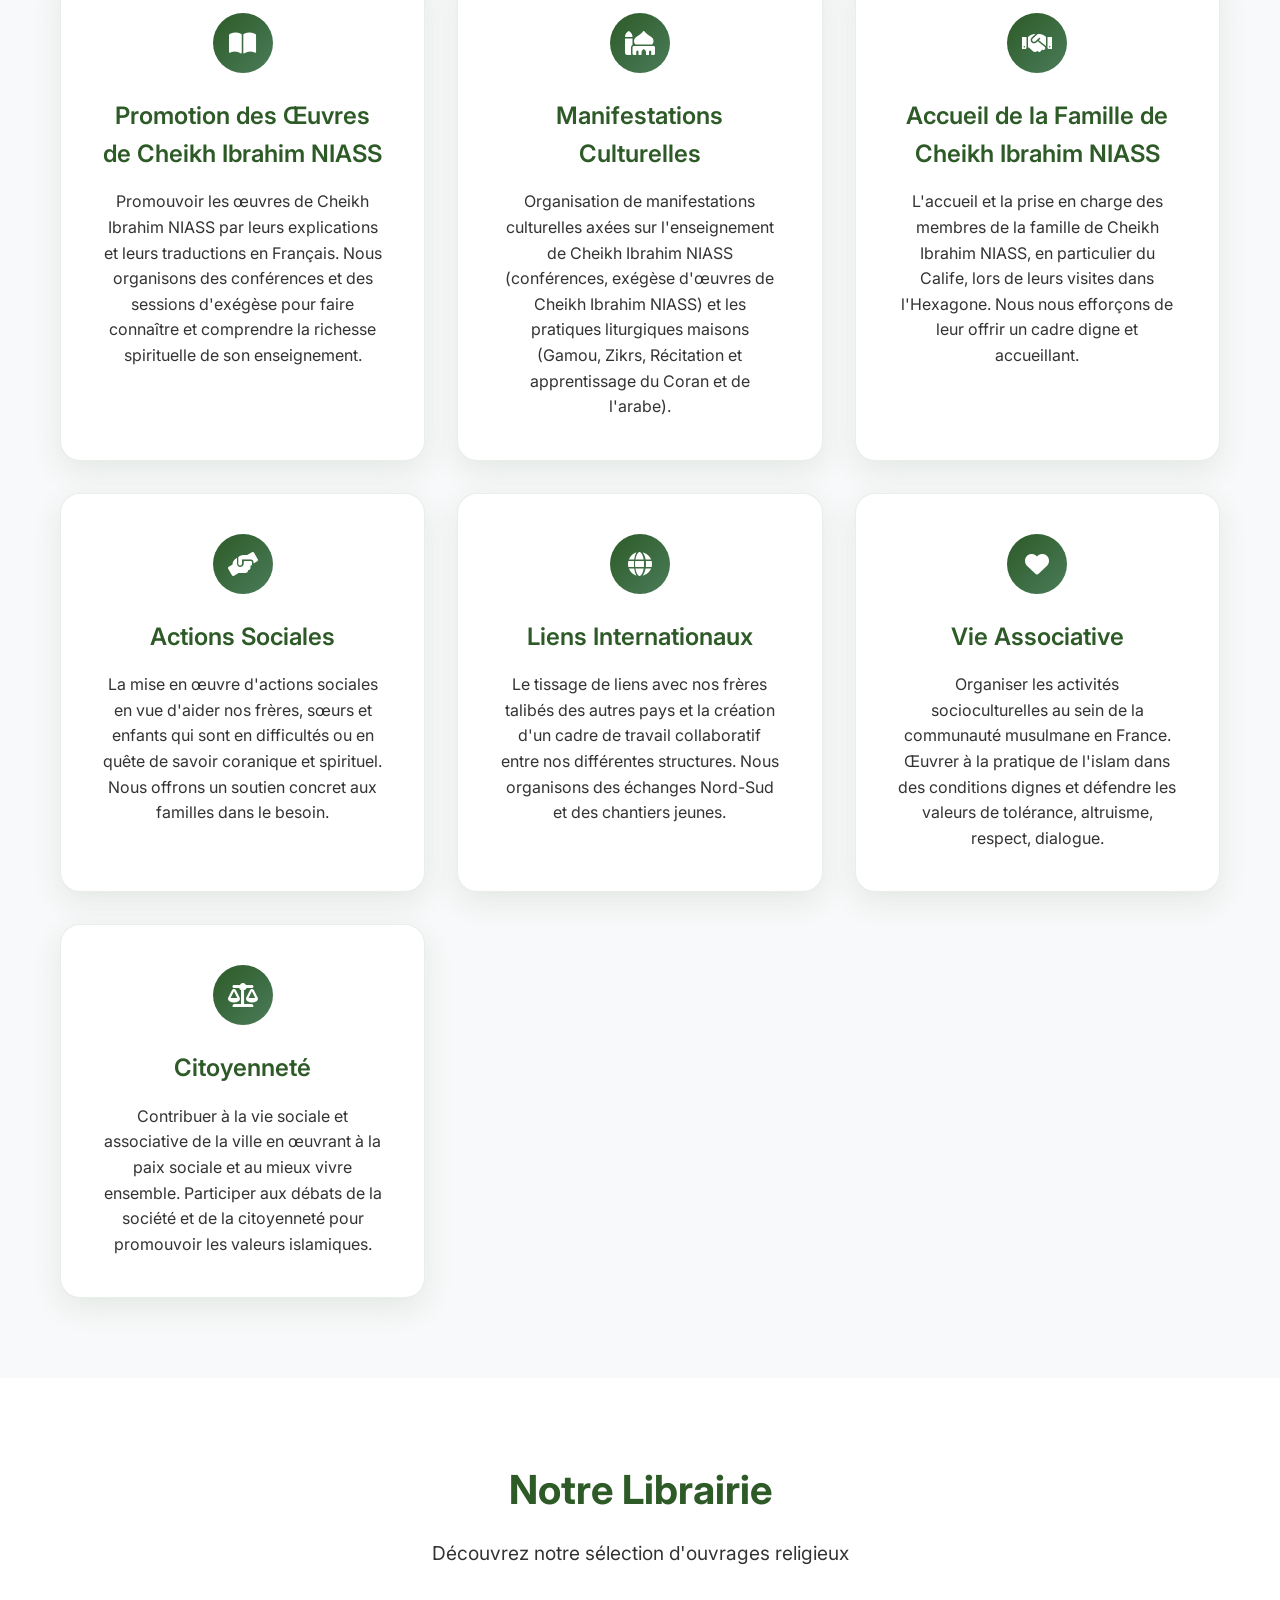
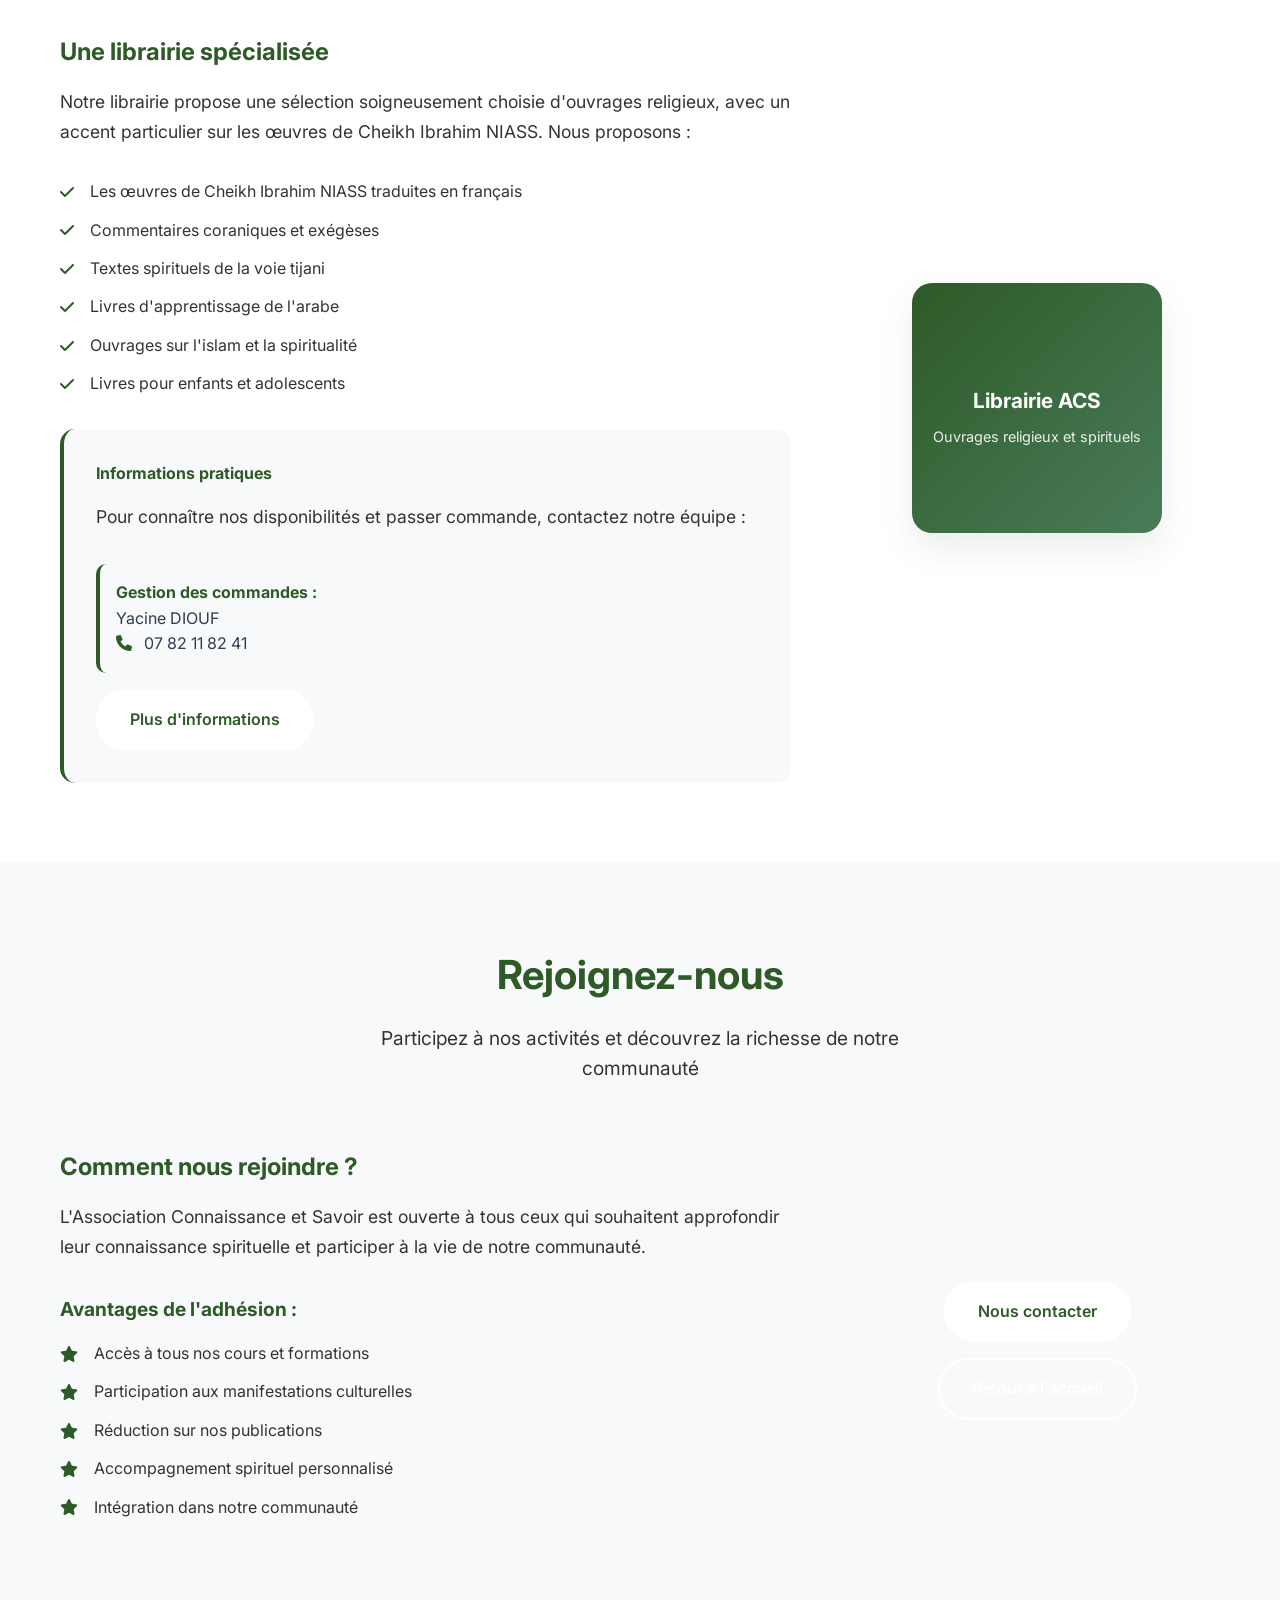
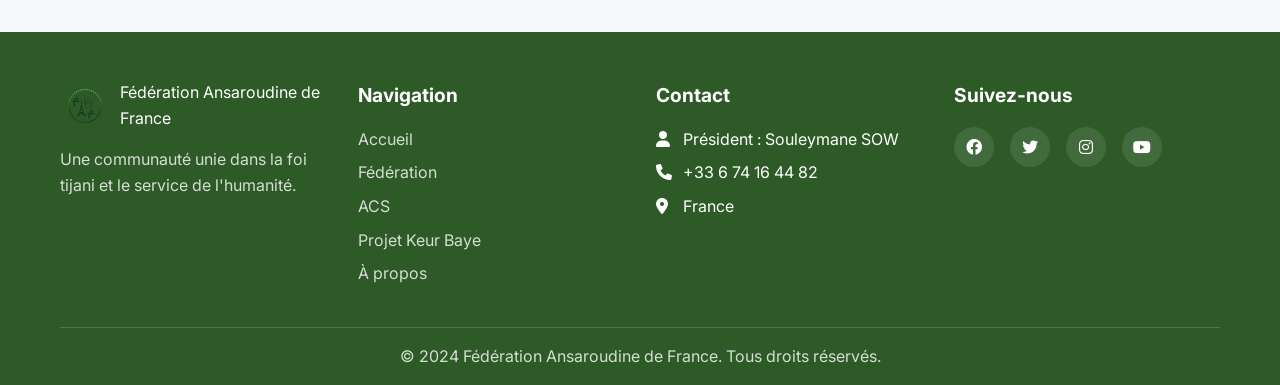
==== commit e3b7803e: "feat: Ajout de FAYDA IA - Assistant virtuel pour la Fayda Tijani - Interface chatbot moderne avec de" ====
--- a/acs.html
+++ b/acs.html
@@ -313,5 +313,7 @@
     </footer>
 
     <script src="script.js"></script>
+    <script src="fayda-config.js"></script>
+    <script src="fayda-ia.js"></script>
 </body>
 </html>
--- a/styles.css
+++ b/styles.css
@@ -2323,3 +2323,393 @@
         flex-wrap: wrap;
     }
 }
+
+/* FAYDA IA Chatbot Styles */
+.fayda-chatbot {
+    position: fixed;
+    bottom: 20px;
+    left: 20px;
+    z-index: 1001;
+    font-family: 'Inter', sans-serif;
+}
+
+.fayda-toggle {
+    display: flex;
+    align-items: center;
+    gap: 0.5rem;
+    padding: 1rem 1.5rem;
+    background: linear-gradient(135deg, var(--primary-green) 0%, var(--secondary-green) 100%);
+    color: white;
+    border: none;
+    border-radius: 50px;
+    cursor: pointer;
+    box-shadow: 0 8px 25px rgba(45, 90, 39, 0.3);
+    transition: all 0.3s ease;
+    position: relative;
+    font-weight: 600;
+    font-size: 0.9rem;
+}
+
+.fayda-toggle:hover {
+    transform: translateY(-2px);
+    box-shadow: 0 12px 35px rgba(45, 90, 39, 0.4);
+}
+
+.fayda-toggle i {
+    font-size: 1.2rem;
+}
+
+.fayda-notification-dot {
+    position: absolute;
+    top: -5px;
+    right: -5px;
+    width: 12px;
+    height: 12px;
+    background: #ff4757;
+    border-radius: 50%;
+    border: 2px solid white;
+    opacity: 0;
+    animation: pulse 2s infinite;
+}
+
+.fayda-notification-dot.show {
+    opacity: 1;
+}
+
+.fayda-chat-window {
+    position: absolute;
+    bottom: 80px;
+    left: 0;
+    width: 380px;
+    height: 500px;
+    background: white;
+    border-radius: 20px;
+    box-shadow: 0 20px 60px rgba(0, 0, 0, 0.15);
+    display: none;
+    flex-direction: column;
+    overflow: hidden;
+    transform: translateY(20px) scale(0.95);
+    opacity: 0;
+    transition: all 0.3s ease;
+}
+
+.fayda-chat-window.active {
+    display: flex;
+    transform: translateY(0) scale(1);
+    opacity: 1;
+}
+
+.fayda-chat-header {
+    background: linear-gradient(135deg, var(--primary-green) 0%, var(--secondary-green) 100%);
+    color: white;
+    padding: 1.5rem;
+    display: flex;
+    align-items: center;
+    gap: 1rem;
+    position: relative;
+}
+
+.fayda-avatar {
+    width: 45px;
+    height: 45px;
+    background: rgba(255, 255, 255, 0.2);
+    border-radius: 50%;
+    display: flex;
+    align-items: center;
+    justify-content: center;
+    font-size: 1.3rem;
+}
+
+.fayda-header-info h3 {
+    margin: 0;
+    font-size: 1.1rem;
+    font-weight: 700;
+}
+
+.fayda-header-info p {
+    margin: 0.2rem 0 0 0;
+    font-size: 0.8rem;
+    opacity: 0.9;
+}
+
+.fayda-status {
+    display: flex;
+    align-items: center;
+    gap: 0.5rem;
+    font-size: 0.75rem;
+    margin-top: 0.3rem;
+}
+
+.fayda-status-dot {
+    width: 8px;
+    height: 8px;
+    border-radius: 50%;
+    background: #2ecc71;
+}
+
+.fayda-minimize {
+    position: absolute;
+    top: 1rem;
+    right: 1rem;
+    background: none;
+    border: none;
+    color: white;
+    cursor: pointer;
+    font-size: 1rem;
+    padding: 0.5rem;
+    border-radius: 50%;
+    transition: background 0.3s ease;
+}
+
+.fayda-minimize:hover {
+    background: rgba(255, 255, 255, 0.2);
+}
+
+.fayda-messages {
+    flex: 1;
+    padding: 1rem;
+    overflow-y: auto;
+    display: flex;
+    flex-direction: column;
+    gap: 1rem;
+}
+
+.fayda-message {
+    display: flex;
+    gap: 0.8rem;
+    animation: slideIn 0.3s ease;
+}
+
+.fayda-message-user {
+    flex-direction: row-reverse;
+}
+
+.fayda-message-avatar {
+    width: 35px;
+    height: 35px;
+    border-radius: 50%;
+    display: flex;
+    align-items: center;
+    justify-content: center;
+    font-size: 0.9rem;
+    flex-shrink: 0;
+}
+
+.fayda-message-bot .fayda-message-avatar {
+    background: var(--light-green);
+    color: var(--primary-green);
+}
+
+.fayda-message-user .fayda-message-avatar {
+    background: var(--primary-green);
+    color: white;
+}
+
+.fayda-message-content {
+    flex: 1;
+    max-width: 80%;
+}
+
+.fayda-message-user .fayda-message-content {
+    display: flex;
+    flex-direction: column;
+    align-items: flex-end;
+}
+
+.fayda-message-bubble {
+    background: var(--light-gray);
+    padding: 0.8rem 1rem;
+    border-radius: 18px;
+    border-bottom-left-radius: 4px;
+    margin-bottom: 0.3rem;
+}
+
+.fayda-message-user .fayda-message-bubble {
+    background: var(--primary-green);
+    color: white;
+    border-bottom-left-radius: 18px;
+    border-bottom-right-radius: 4px;
+}
+
+.fayda-message-bubble p {
+    margin: 0;
+    font-size: 0.9rem;
+    line-height: 1.4;
+}
+
+.fayda-message-time {
+    font-size: 0.7rem;
+    color: var(--gray);
+    padding: 0 0.5rem;
+}
+
+.fayda-quick-actions {
+    display: flex;
+    flex-direction: column;
+    gap: 0.5rem;
+    margin-top: 0.5rem;
+}
+
+.fayda-quick-btn {
+    display: flex;
+    align-items: center;
+    gap: 0.8rem;
+    padding: 0.8rem 1rem;
+    background: white;
+    border: 1px solid var(--light-gray);
+    border-radius: 12px;
+    cursor: pointer;
+    transition: all 0.3s ease;
+    text-align: left;
+    font-size: 0.85rem;
+    color: var(--dark-gray);
+}
+
+.fayda-quick-btn:hover {
+    background: var(--light-green);
+    border-color: var(--primary-green);
+    transform: translateX(5px);
+}
+
+.fayda-quick-btn i {
+    color: var(--primary-green);
+    width: 16px;
+}
+
+.fayda-chat-input {
+    padding: 1rem;
+    border-top: 1px solid var(--light-gray);
+    background: white;
+}
+
+.fayda-input-container {
+    display: flex;
+    gap: 0.5rem;
+    align-items: center;
+}
+
+.fayda-input-container input {
+    flex: 1;
+    padding: 0.8rem 1rem;
+    border: 1px solid var(--light-gray);
+    border-radius: 25px;
+    outline: none;
+    font-size: 0.9rem;
+    transition: border-color 0.3s ease;
+}
+
+.fayda-input-container input:focus {
+    border-color: var(--primary-green);
+}
+
+.fayda-send-btn {
+    width: 45px;
+    height: 45px;
+    background: var(--primary-green);
+    color: white;
+    border: none;
+    border-radius: 50%;
+    cursor: pointer;
+    display: flex;
+    align-items: center;
+    justify-content: center;
+    transition: all 0.3s ease;
+    font-size: 1rem;
+}
+
+.fayda-send-btn:hover {
+    background: var(--secondary-green);
+    transform: scale(1.05);
+}
+
+.fayda-send-btn:disabled {
+    background: var(--gray);
+    cursor: not-allowed;
+    transform: none;
+}
+
+.fayda-input-footer {
+    margin-top: 0.5rem;
+    min-height: 20px;
+}
+
+.fayda-typing {
+    display: flex;
+    align-items: center;
+    gap: 0.3rem;
+    font-size: 0.8rem;
+    color: var(--gray);
+}
+
+.fayda-typing i {
+    width: 6px;
+    height: 6px;
+    border-radius: 50%;
+    background: var(--primary-green);
+    animation: typing 1.4s infinite;
+}
+
+.fayda-typing i:nth-child(2) {
+    animation-delay: 0.2s;
+}
+
+.fayda-typing i:nth-child(3) {
+    animation-delay: 0.4s;
+}
+
+/* FAYDA IA Animations */
+@keyframes slideIn {
+    from {
+        opacity: 0;
+        transform: translateY(20px);
+    }
+    to {
+        opacity: 1;
+        transform: translateY(0);
+    }
+}
+
+@keyframes typing {
+    0%, 60%, 100% {
+        transform: translateY(0);
+    }
+    30% {
+        transform: translateY(-10px);
+    }
+}
+
+/* FAYDA IA Mobile Responsive */
+@media (max-width: 768px) {
+    .fayda-chatbot {
+        left: 10px;
+        right: 10px;
+        bottom: 10px;
+    }
+    
+    .fayda-toggle {
+        padding: 0.8rem 1.2rem;
+        font-size: 0.85rem;
+    }
+    
+    .fayda-chat-window {
+        width: 100%;
+        height: 450px;
+        bottom: 70px;
+        left: 0;
+        right: 0;
+        border-radius: 15px;
+    }
+    
+    .fayda-message-content {
+        max-width: 85%;
+    }
+    
+    .fayda-quick-actions {
+        gap: 0.4rem;
+    }
+    
+    .fayda-quick-btn {
+        padding: 0.7rem 0.9rem;
+        font-size: 0.8rem;
+    }
+}
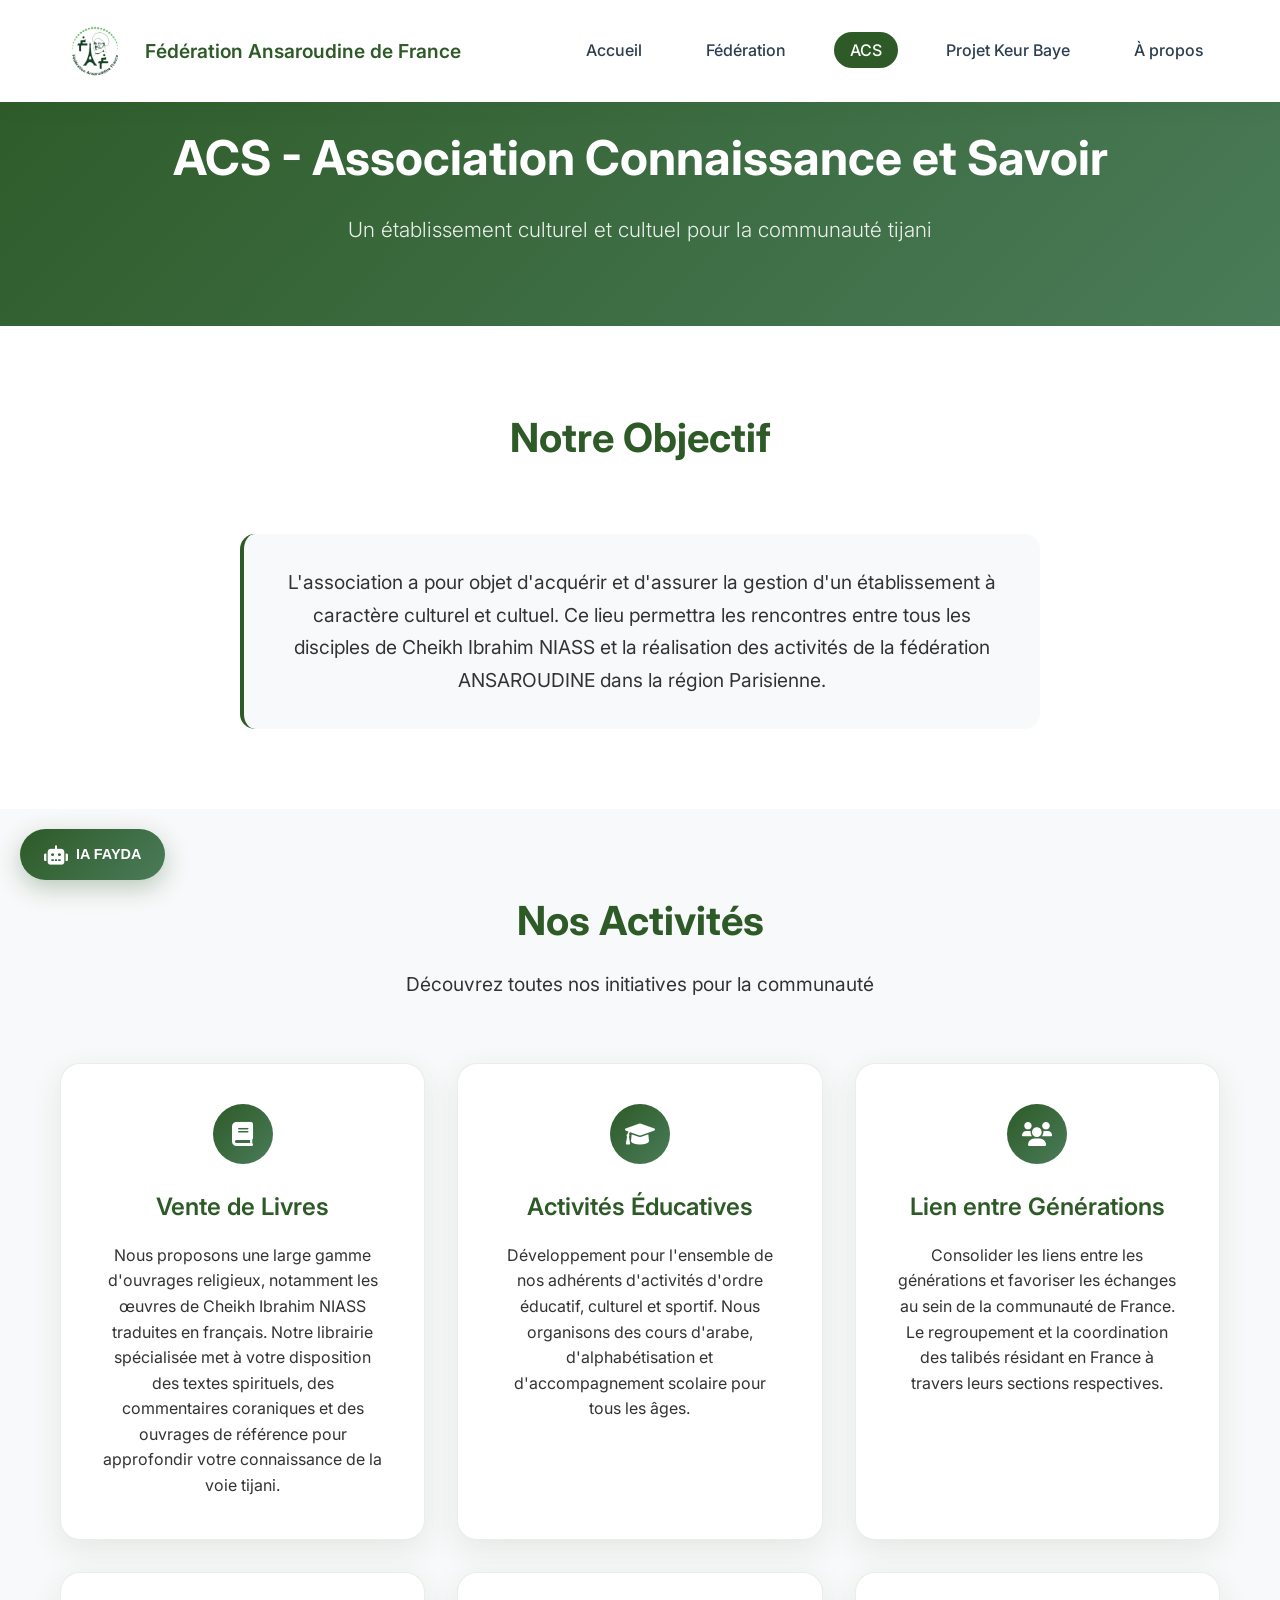
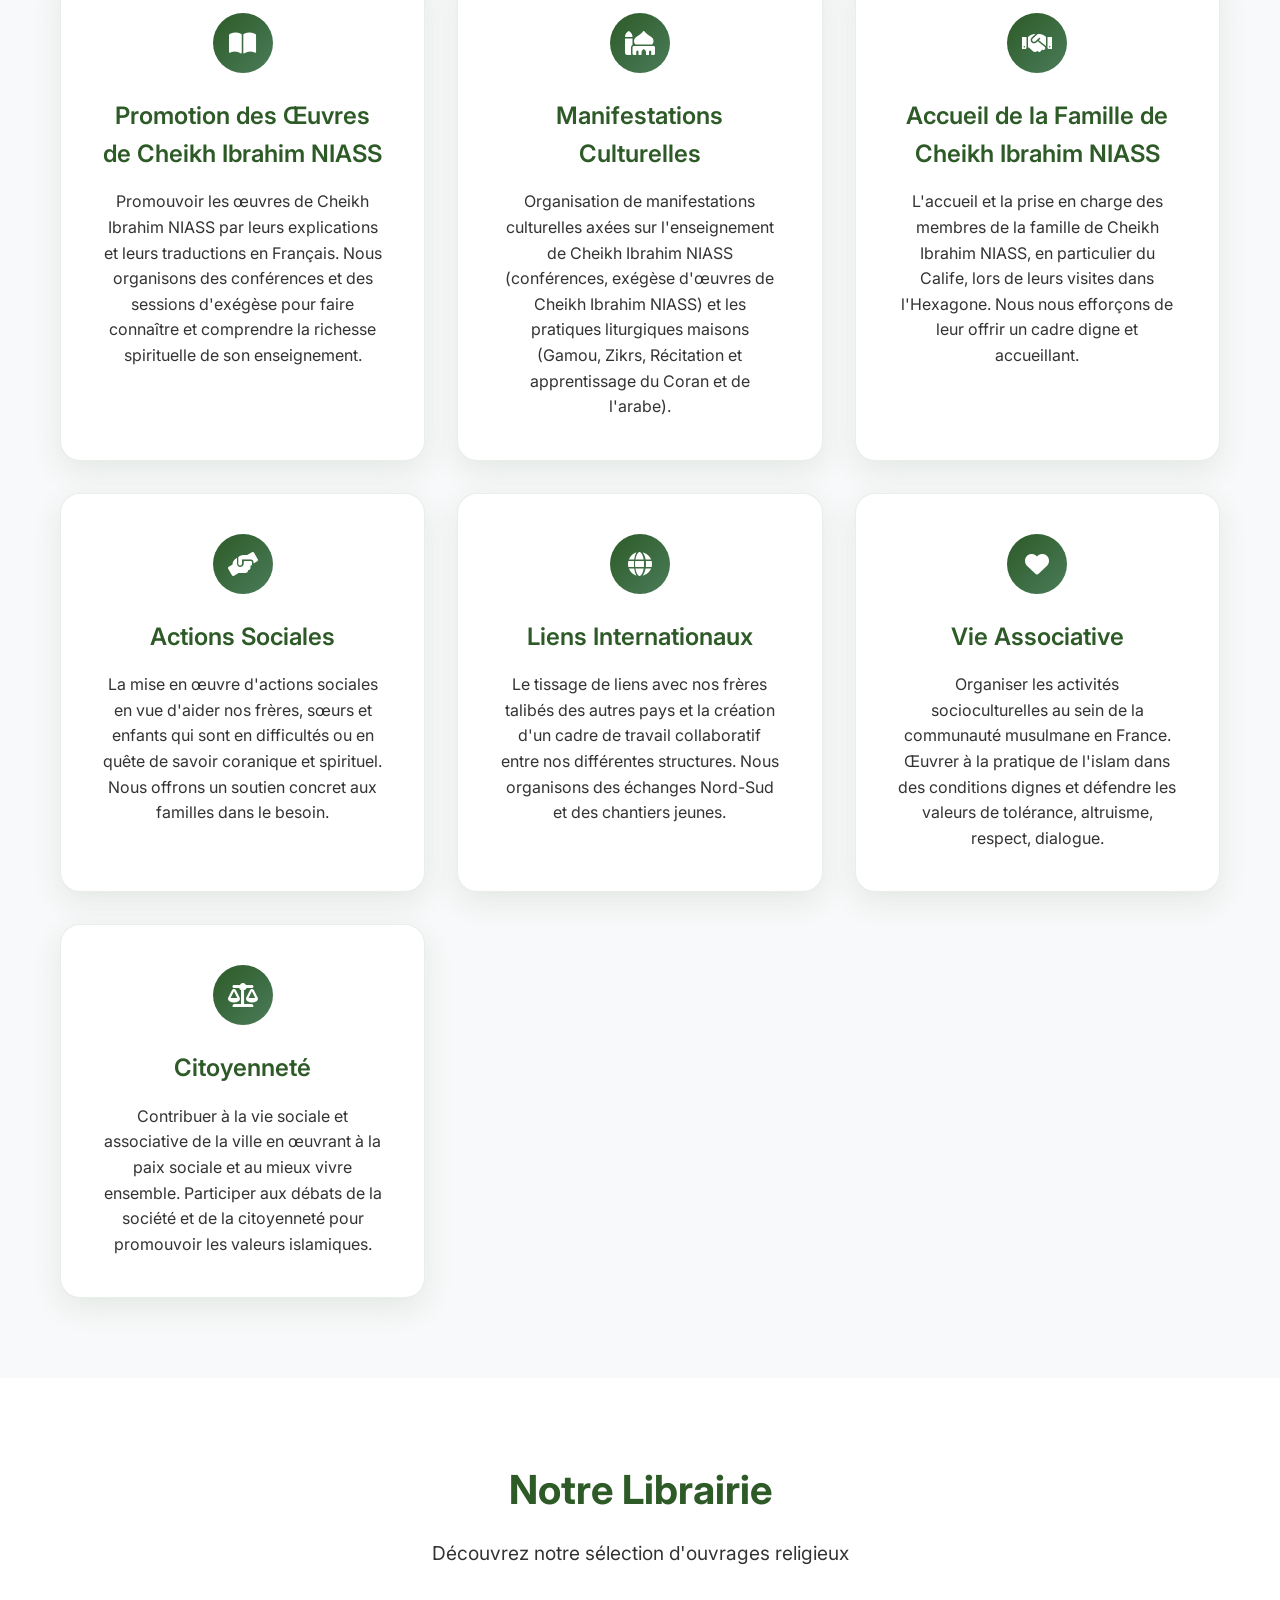
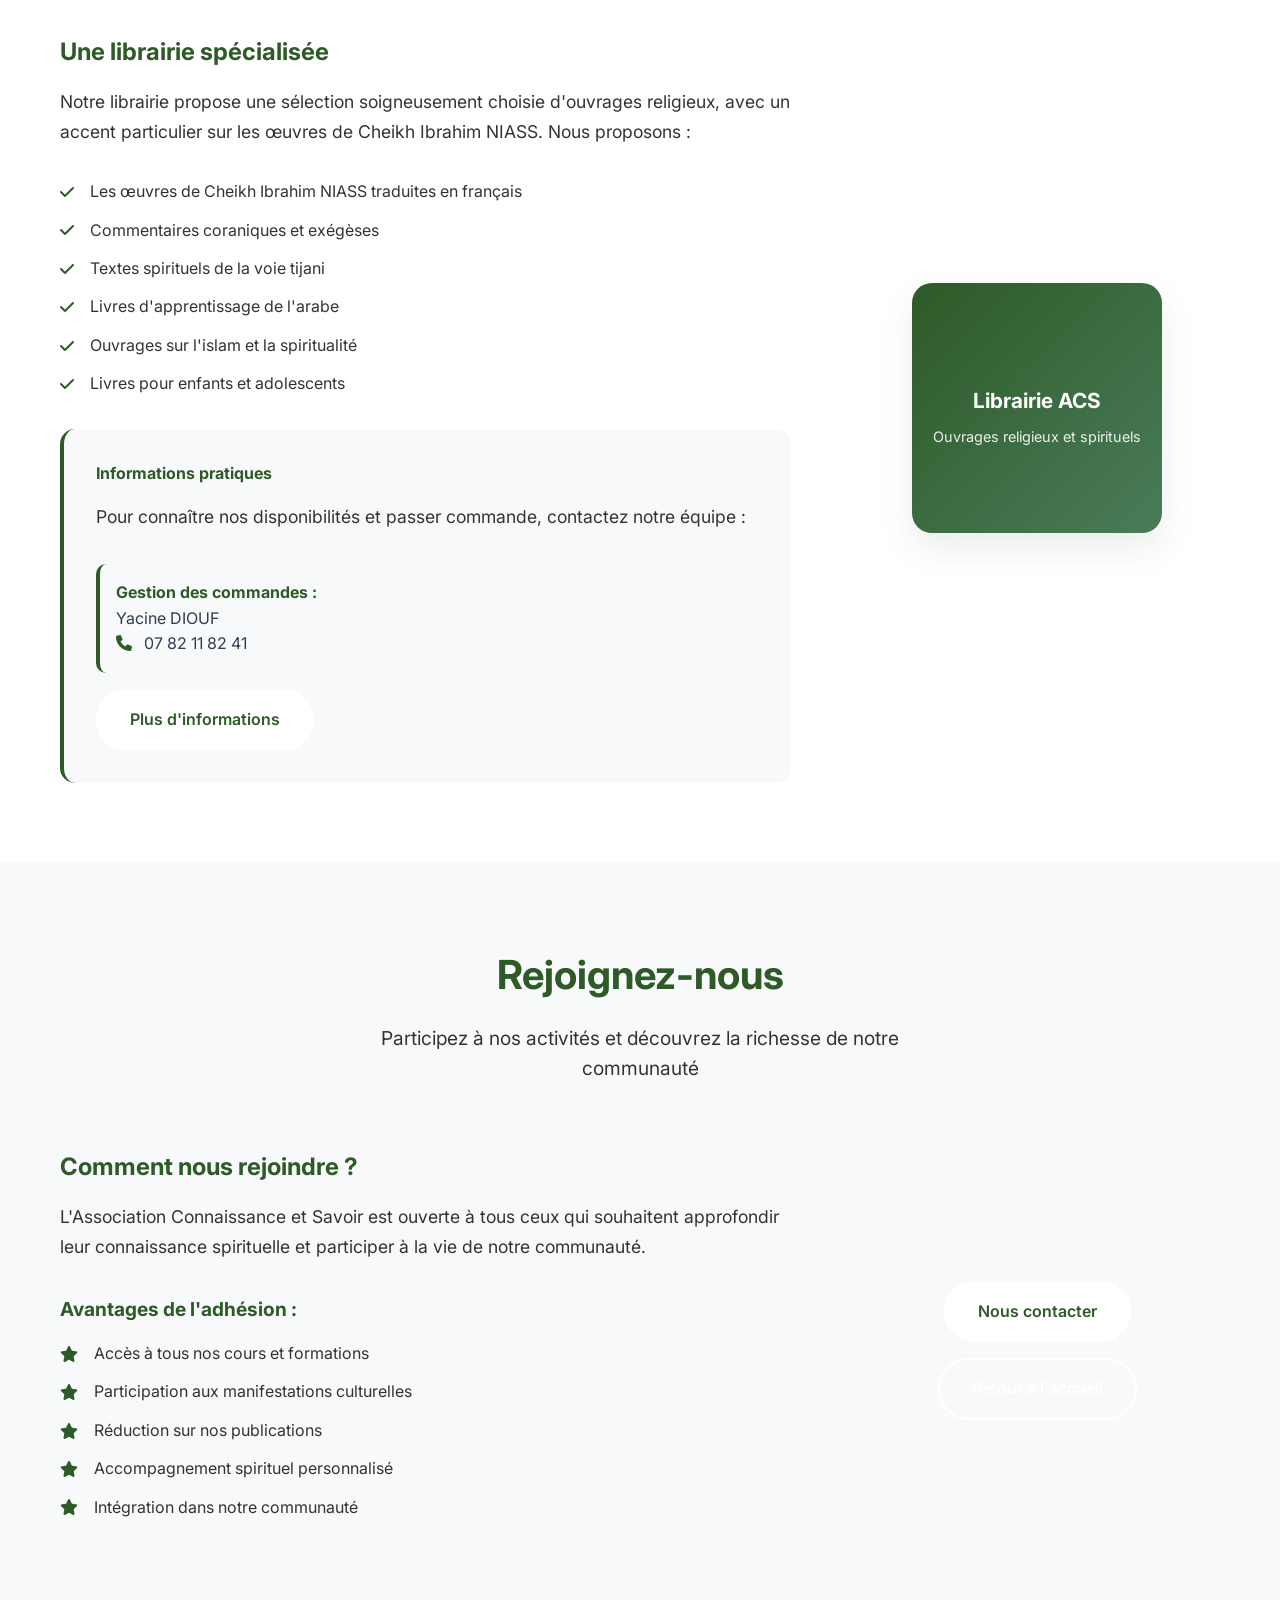
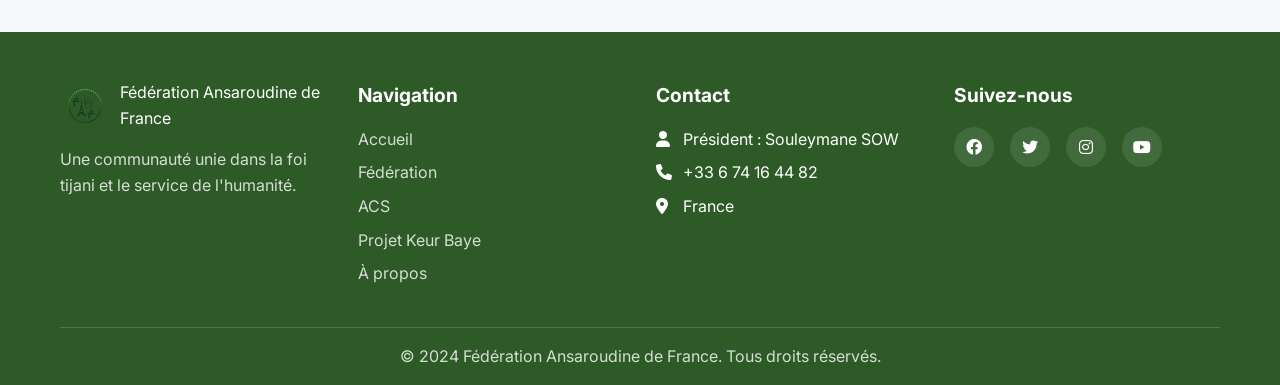
==== commit 824b3bc8: "feat: Configuration IA FAYDA pour déploiement Netlify - Création du fichier fayda-api-key-production" ====
--- a/acs.html
+++ b/acs.html
@@ -314,6 +314,7 @@
 
     <script src="script.js"></script>
     <script src="fayda-config.js"></script>
+    <script src="fayda-api-key-production.js"></script>
     <script src="fayda-ia.js"></script>
 </body>
 </html>
--- a/styles.css
+++ b/styles.css
@@ -2678,6 +2678,23 @@
     }
 }
 
+/* FAYDA IA History Indicator */
+.fayda-history-indicator .fayda-message-bubble {
+    background: rgba(45, 90, 39, 0.1);
+    border: 1px solid rgba(45, 90, 39, 0.2);
+    font-style: italic;
+}
+
+.fayda-history-indicator .fayda-message-bubble p {
+    color: var(--gray);
+    font-size: 0.8rem;
+}
+
+.fayda-history-indicator .fayda-message-avatar {
+    background: rgba(45, 90, 39, 0.1);
+    color: var(--gray);
+}
+
 /* FAYDA IA Mobile Responsive */
 @media (max-width: 768px) {
     .fayda-chatbot {
